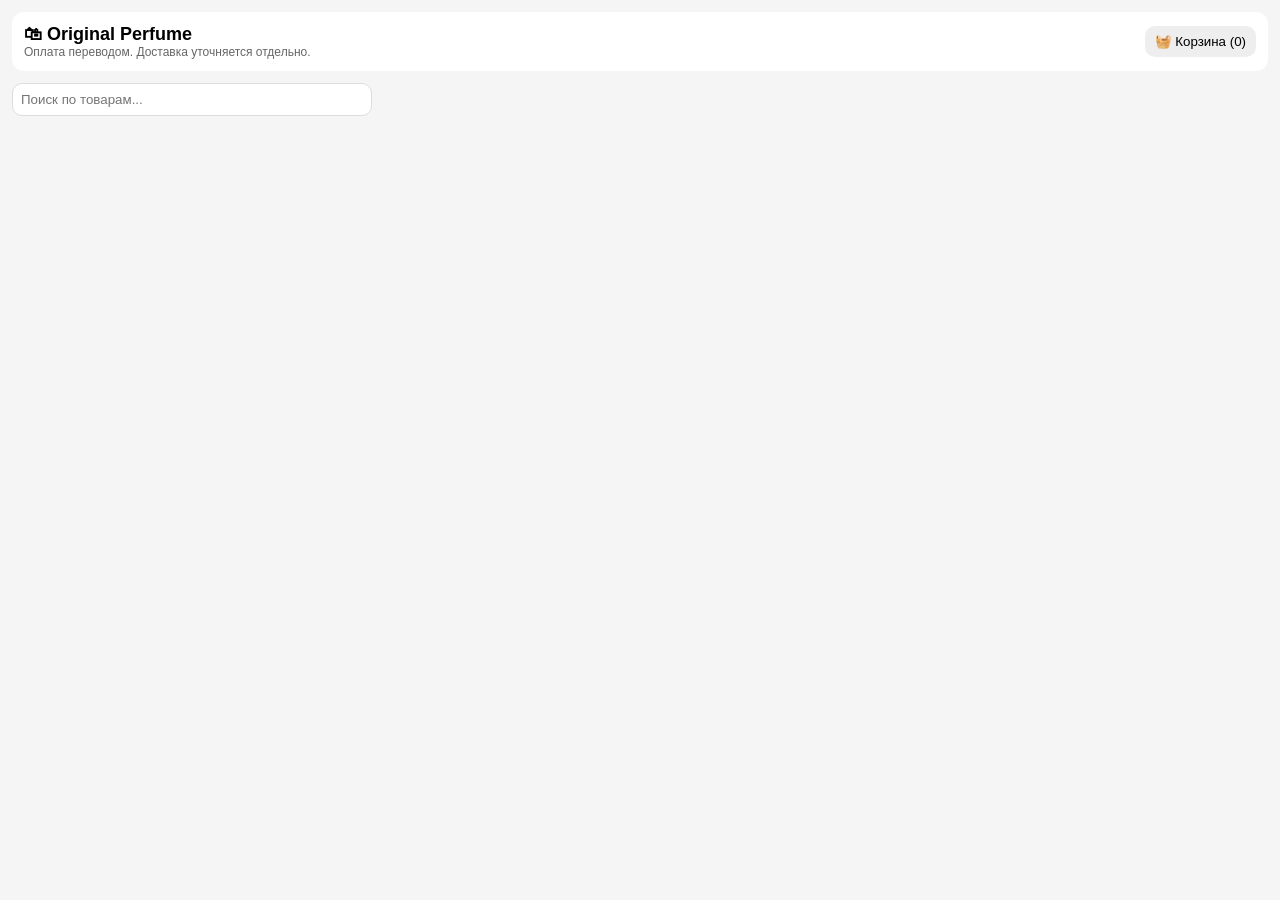
==== index1.html @ c34cb6a9 "Rename index.html to index1.html" ====
<!doctype html>
<html lang="ru">
<head>
  <meta charset="utf-8" />
  <meta name="viewport" content="width=device-width, initial-scale=1" />
  <title>Original Perfume</title>
  <script src="https://telegram.org/js/telegram-web-app.js"></script>
  <style>
    body { font-family: -apple-system, BlinkMacSystemFont, "Segoe UI", Roboto, sans-serif; margin: 12px; background: #f5f5f5; }
    .row { display:flex; gap:12px; flex-wrap:wrap; }
    .card { border:1px solid #ddd; border-radius:12px; padding:12px; width: 220px; background: white; }
    .title { font-weight:700; margin-bottom:6px; }
    .price { margin: 6px 0; color: #2e7d32; font-weight: 600; }
    button { padding:8px 10px; border-radius:10px; border:0; cursor:pointer; }
    .btn { background:#222; color:#fff; }
    .btn2 { background:#eee; }
    .btn:disabled { opacity: 0.6; cursor: not-allowed; }
    .top { display:flex; justify-content:space-between; align-items:center; gap:10px; margin-bottom: 12px; background: white; padding: 12px; border-radius: 12px; }
    input, textarea { padding:8px; border-radius:10px; border:1px solid #ddd; width: 100%; max-width: 360px; box-sizing: border-box; font-family: inherit; }
    .section { margin-top:16px; }
    .cart-item { display:flex; justify-content:space-between; gap:10px; padding:6px 0; border-bottom:1px solid #f0f0f0; }
    .muted { color:#666; font-size: 12px; }
    .error { color: #d32f2f; background: #ffebee; padding: 12px; border-radius: 8px; margin-top: 10px; display: none; }
    .success { color: #2e7d32; background: #e8f5e9; padding: 12px; border-radius: 8px; margin-top: 10px; display: none; }
  </style>
</head>
<body>
  <div class="top">
    <div>
      <div style="font-size:18px;font-weight:800;">🛍 Original Perfume</div>
      <div class="muted">Оплата переводом. Доставка уточняется отдельно.</div>
    </div>
    <button class="btn2" onclick="openCart()">🧺 Корзина (<span id="cartCount">0</span>)</button>
  </div>

  <input id="q" placeholder="Поиск по товарам..." oninput="render()" />

  <div class="section" id="catalog">
    <div class="row" id="list"></div>
  </div>

  <div class="section" id="cart" style="display:none;">
    <h3>Корзина</h3>
    <div id="cartItems"></div>
    <div style="margin-top:10px;font-weight:700;">Итого: <span id="total">0</span> ₽</div>

    <h3 style="margin-top:16px;">Оформление</h3>
    <div class="muted">Заполните данные — мы согласуем доставку после оплаты.</div>
    <div style="margin-top:10px; max-width: 600px;">
      <input id="name" placeholder="Имя" />
      <div style="height:8px;"></div>
      <input id="phone" placeholder="Телефон" />
      <div style="height:8px;"></div>
      <input id="address" placeholder="Адрес (город, улица, дом)" />
      <div style="height:8px;"></div>
      <textarea id="comment" placeholder="Комментарий к заказу (необязательно)"></textarea>
    </div>

    <div style="margin-top:12px; display:flex; gap:10px; flex-wrap:wrap;">
      <button class="btn2" onclick="closeCart()">← Назад к товарам</button>
    </div>

    <div id="error" class="error"></div>
    <div id="success" class="success"></div>
  </div>

<script>
  // ⚠️ ВАЖНО: замените на ваш IP/домен где запущен бот
  // Для теста на локалке используйте ngrok (см. ниже)
  const API_URL = "https://slick-points-drive.loca.lt";
  
  const tg = window.Telegram?.WebApp;
  
  if (!tg) {
    alert("Откройте в Telegram");
    throw new Error("Not in Telegram");
  }

  tg.ready();
  tg.expand();

  const products = [
    { sku: "p001", title: "Парфюм A", price_rub: 3500 },
    { sku: "p002", title: "Парфюм B", price_rub: 2900 },
    { sku: "p003", title: "Парфюм C", price_rub: 4100 },
  ];

  const cart = new Map();

  function add(sku) {
    cart.set(sku, (cart.get(sku) || 0) + 1);
    updateCartBadge();
    updateMainButton();
  }
  
  function dec(sku) {
    const q = cart.get(sku) || 0;
    if (q <= 1) cart.delete(sku);
    else cart.set(sku, q - 1);
    updateCartBadge();
    renderCart();
    updateMainButton();
  }
  
  function inc(sku) {
    cart.set(sku, (cart.get(sku) || 0) + 1);
    updateCartBadge();
    renderCart();
    updateMainButton();
  }

  function updateCartBadge() {
    let count = 0;
    cart.forEach(v => count += v);
    document.getElementById("cartCount").textContent = count;
  }

  function updateMainButton() {
    if (cart.size === 0 || document.getElementById("cart").style.display === "none") {
      tg.MainButton.hide();
      tg.MainButton.offClick(submitOrder);
    } else {
      tg.MainButton.setText("✅ Оформить заказ");
      tg.MainButton.show();
      tg.MainButton.onClick(submitOrder);
    }
  }

  function render() {
    const q = document.getElementById("q").value.toLowerCase().trim();
    const list = document.getElementById("list");
    list.innerHTML = "";
    products
      .filter(p => !q || p.title.toLowerCase().includes(q))
      .forEach(p => {
        const el = document.createElement("div");
        el.className = "card";
        el.innerHTML = `
          <div class="title">${p.title}</div>
          <div class="price">${p.price_rub} ₽</div>
          <button class="btn" onclick="add('${p.sku}')">В корзину</button>
          <div class="muted" style="margin-top:8px;">SKU: ${p.sku}</div>
        `;
        list.appendChild(el);
      });
  }

  function openCart() {
    document.getElementById("cart").style.display = "";
    document.getElementById("catalog").style.display = "none";
    document.getElementById("q").style.display = "none";
    document.getElementById("error").style.display = "none";
    document.getElementById("success").style.display = "none";
    renderCart();
    updateMainButton();
  }
  
  function closeCart() {
    document.getElementById("cart").style.display = "none";
    document.getElementById("catalog").style.display = "";
    document.getElementById("q").style.display = "";
    tg.MainButton.hide();
  }

  function renderCart() {
    const box = document.getElementById("cartItems");
    box.innerHTML = "";
    let total = 0;

    cart.forEach((qty, sku) => {
      const p = products.find(x => x.sku === sku);
      if (!p) return;
      const line = p.price_rub * qty;
      total += line;

      const row = document.createElement("div");
      row.className = "cart-item";
      row.innerHTML = `
        <div>
          <div><b>${p.title}</b></div>
          <div class="muted">${p.price_rub} ₽ × ${qty} = ${line} ₽</div>
        </div>
        <div style="display:flex; gap:6px; align-items:center;">
          <button class="btn2" onclick="dec('${sku}')">−</button>
          <button class="btn2" onclick="inc('${sku}')">+</button>
        </div>
      `;
      box.appendChild(row);
    });

    document.getElementById("total").textContent = total;
  }

  async function submitOrder() {
    const name = document.getElementById("name").value.trim();
    const phone = document.getElementById("phone").value.trim();
    const address = document.getElementById("address").value.trim();
    const comment = document.getElementById("comment").value.trim();

    if (!name || !phone || !address) {
      tg.showAlert("Заполните имя, телефон и адрес");
      return;
    }

    const items = [];
    cart.forEach((qty, sku) => {
      const p = products.find(x => x.sku === sku);
      if (p) items.push({ sku: p.sku, title: p.title, qty, price_rub: p.price_rub });
    });

    const order = {
      name, phone, address, comment, items,
      _userId: tg.initDataUnsafe?.user?.id || 0,
      _username: tg.initDataUnsafe?.user?.username || "",
      _initData: tg.initData
    };

    tg.MainButton.setText("Отправляем...");
    tg.MainButton.disable();
    document.getElementById("error").style.display = "none";
    document.getElementById("success").style.display = "none";

    try {
      // Пробуем сначала sendData (быстрый способ)
      tg.sendData(JSON.stringify(order));
      
      // Ждём 1 секунду и проверяем, закрылся ли мини-апп
      await new Promise(r => setTimeout(r, 1000));
      
      // Если не закрылся — используем POST
      throw new Error("sendData failed, trying POST");
      
    } catch (e) {
      // Запасной вариант: POST-запрос
      try {
        const response = await fetch(API_URL, {
          method: 'POST',
          headers: { 'Content-Type': 'application/json' },
          body: JSON.stringify(order)
        });
        
        if (!response.ok) throw new Error("HTTP " + response.status);
        
        const result = await response.json();
        if (!result.ok) throw new Error(result.error);
        
        document.getElementById("success").textContent = "✅ Заказ отправлен! Проверьте чат с ботом.";
        document.getElementById("success").style.display = "block";
        tg.MainButton.setText("Отправлено!");
        
        // Закрываем через 2 секунды
        setTimeout(() => tg.close(), 2000);
        
      } catch (postError) {
        console.error("POST error:", postError);
        document.getElementById("error").textContent = "❌ Не удалось отправить. Напишите боту @OriginalPerfumeBot напрямую.";
        document.getElementById("error").style.display = "block";
        tg.MainButton.enable();
        tg.MainButton.setText("✅ Оформить заказ");
      }
    }
  }

  render();
  updateCartBadge();
</script>
</body>
</html>
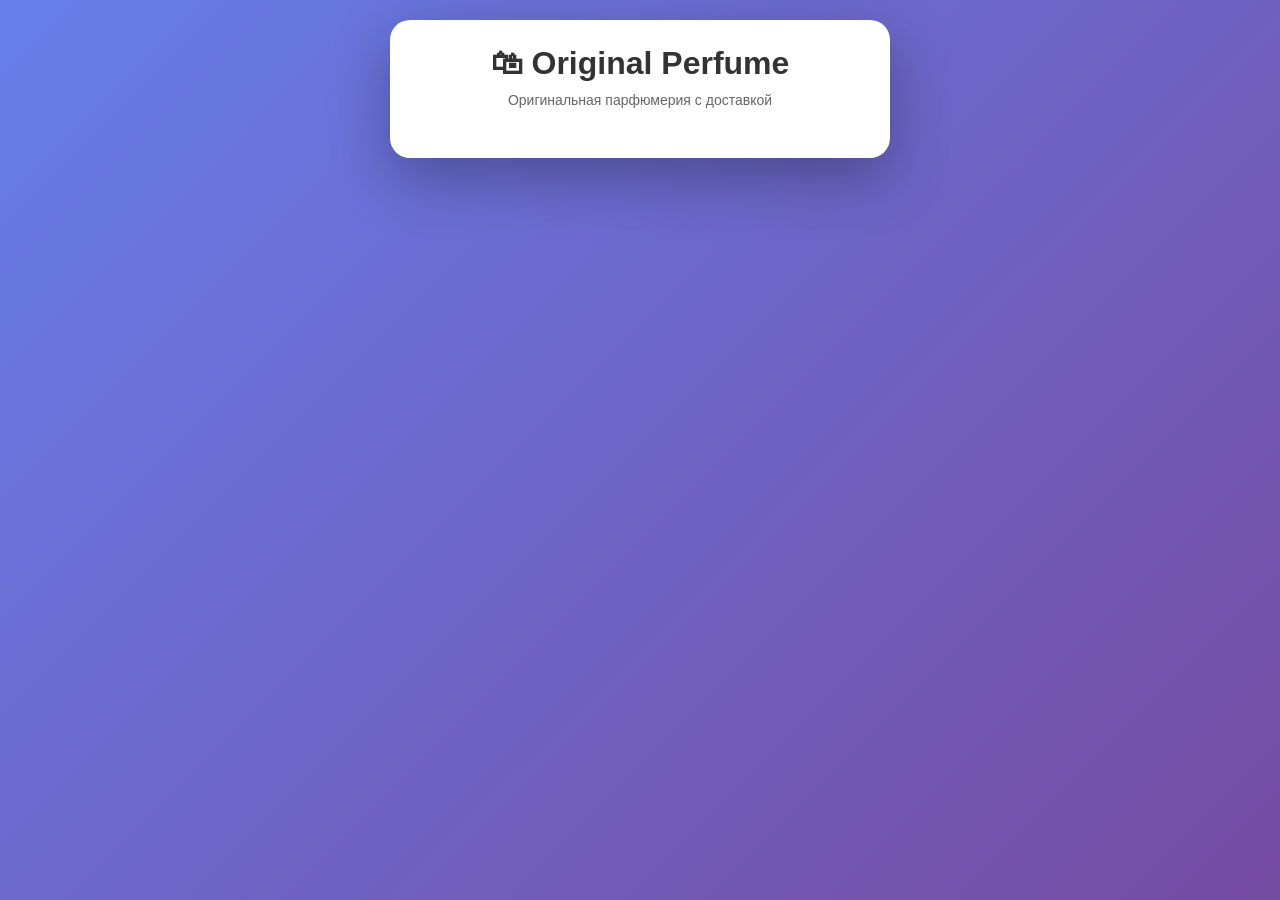
==== commit 53ea0b72: "Rename index.html to index1.html" ====
--- a/index1.html
+++ b/index1.html
@@ -1,268 +1,173 @@
-<!doctype html>
+<!DOCTYPE html>
 <html lang="ru">
 <head>
-  <meta charset="utf-8" />
-  <meta name="viewport" content="width=device-width, initial-scale=1" />
-  <title>Original Perfume</title>
-  <script src="https://telegram.org/js/telegram-web-app.js"></script>
-  <style>
-    body { font-family: -apple-system, BlinkMacSystemFont, "Segoe UI", Roboto, sans-serif; margin: 12px; background: #f5f5f5; }
-    .row { display:flex; gap:12px; flex-wrap:wrap; }
-    .card { border:1px solid #ddd; border-radius:12px; padding:12px; width: 220px; background: white; }
-    .title { font-weight:700; margin-bottom:6px; }
-    .price { margin: 6px 0; color: #2e7d32; font-weight: 600; }
-    button { padding:8px 10px; border-radius:10px; border:0; cursor:pointer; }
-    .btn { background:#222; color:#fff; }
-    .btn2 { background:#eee; }
-    .btn:disabled { opacity: 0.6; cursor: not-allowed; }
-    .top { display:flex; justify-content:space-between; align-items:center; gap:10px; margin-bottom: 12px; background: white; padding: 12px; border-radius: 12px; }
-    input, textarea { padding:8px; border-radius:10px; border:1px solid #ddd; width: 100%; max-width: 360px; box-sizing: border-box; font-family: inherit; }
-    .section { margin-top:16px; }
-    .cart-item { display:flex; justify-content:space-between; gap:10px; padding:6px 0; border-bottom:1px solid #f0f0f0; }
-    .muted { color:#666; font-size: 12px; }
-    .error { color: #d32f2f; background: #ffebee; padding: 12px; border-radius: 8px; margin-top: 10px; display: none; }
-    .success { color: #2e7d32; background: #e8f5e9; padding: 12px; border-radius: 8px; margin-top: 10px; display: none; }
-  </style>
+    <meta charset="UTF-8">
+    <meta name="viewport" content="width=device-width, initial-scale=1.0">
+    <title>Original Perfume</title>
+    <script src="https://telegram.org/js/telegram-web-app.js"></script>
+    <style>
+        *{box-sizing:border-box;margin:0;padding:0}
+        body{
+            font-family:-apple-system,BlinkMacSystemFont,'Segoe UI',Roboto,sans-serif;
+            background:linear-gradient(135deg,#667eea 0%,#764ba2 100%);
+            min-height:100vh;padding:20px
+        }
+        .container{
+            max-width:500px;margin:0 auto;background:#fff;
+            border-radius:20px;padding:25px;box-shadow:0 20px 60px rgba(0,0,0,.3)
+        }
+        h1{text-align:center;color:#333;margin-bottom:10px}
+        .subtitle{text-align:center;color:#666;margin-bottom:25px;font-size:14px}
+        .product{
+            display:flex;justify-content:space-between;align-items:center;
+            padding:15px;margin:10px 0;background:#f8f9fa;border-radius:12px
+        }
+        .product-info h3{color:#333;font-size:16px}
+        .product-info p{color:#667eea;font-weight:bold;font-size:18px;margin-top:5px}
+        .btn-add{
+            width:40px;height:40px;border-radius:50%;border:none;
+            background:#667eea;color:#fff;font-size:20px;cursor:pointer
+        }
+        .btn-add.active{background:#28a745}
+        .cart{
+            margin-top:25px;padding:20px;background:#f8f9fa;
+            border-radius:15px;display:none
+        }
+        .cart h2{color:#333;margin-bottom:15px;font-size:20px}
+        .cart-item{display:flex;justify-content:space-between;padding:10px 0;border-bottom:1px solid #dee2e6}
+        .total{text-align:right;font-size:24px;font-weight:bold;color:#667eea;margin:20px 0}
+        .form{display:none;margin-top:20px}
+        input,textarea{width:100%;padding:15px;margin:10px 0;border:2px solid #e9ecef;border-radius:12px;font-size:16px}
+        input:focus,textarea:focus{outline:none;border-color:#667eea}
+        .btn-submit{
+            width:100%;padding:18px;background:linear-gradient(135deg,#667eea 0%,#764ba2 100%);
+            color:#fff;border:none;border-radius:12px;font-size:18px;font-weight:bold;cursor:pointer
+        }
+        .btn-submit:disabled{opacity:.6;cursor:not-allowed}
+        .loading,.success{display:none;text-align:center;padding:20px}
+        .spinner{width:50px;height:50px;border:5px solid #f3f3f3;border-top:5px solid #667eea;border-radius:50%;animation:spin 1s linear infinite;margin:0 auto 20px}
+        @keyframes spin{0%{transform:rotate(0deg)}100%{transform:rotate(360deg)}}
+    </style>
 </head>
 <body>
-  <div class="top">
-    <div>
-      <div style="font-size:18px;font-weight:800;">🛍 Original Perfume</div>
-      <div class="muted">Оплата переводом. Доставка уточняется отдельно.</div>
-    </div>
-    <button class="btn2" onclick="openCart()">🧺 Корзина (<span id="cartCount">0</span>)</button>
-  </div>
+    <div class="container">
+        <div id="shop">
+            <h1>🛍 Original Perfume</h1>
+            <p class="subtitle">Оригинальная парфюмерия с доставкой</p>
+            <div id="products"></div>
+            <div class="cart" id="cart">
+                <h2>🧺 Ваша корзина</h2>
+                <div id="cart-items"></div>
+                <div class="total">Итого: <span id="total">0</span> ₽</div>
+                <button class="btn-submit" onclick="showForm()">Оформить заказ</button>
+            </div>
+        </div>
 
-  <input id="q" placeholder="Поиск по товарам..." oninput="render()" />
+        <div class="form" id="form">
+            <h2>📋 Оформление</h2>
+            <input type="text" id="name" placeholder="Ваше имя" required>
+            <input type="tel" id="phone" placeholder="Телефон" required>
+            <input type="text" id="address" placeholder="Адрес доставки" required>
+            <textarea id="comment" placeholder="Комментарий (необязательно)" rows="3"></textarea>
+            <button class="btn-submit" id="submitBtn" onclick="submitOrder()">Подтвердить заказ</button>
+        </div>
 
-  <div class="section" id="catalog">
-    <div class="row" id="list"></div>
-  </div>
+        <div class="loading" id="loading">
+            <div class="spinner"></div>
+            <p>Отправляем заказ...</p>
+        </div>
 
-  <div class="section" id="cart" style="display:none;">
-    <h3>Корзина</h3>
-    <div id="cartItems"></div>
-    <div style="margin-top:10px;font-weight:700;">Итого: <span id="total">0</span> ₽</div>
-
-    <h3 style="margin-top:16px;">Оформление</h3>
-    <div class="muted">Заполните данные — мы согласуем доставку после оплаты.</div>
-    <div style="margin-top:10px; max-width: 600px;">
-      <input id="name" placeholder="Имя" />
-      <div style="height:8px;"></div>
-      <input id="phone" placeholder="Телефон" />
-      <div style="height:8px;"></div>
-      <input id="address" placeholder="Адрес (город, улица, дом)" />
-      <div style="height:8px;"></div>
-      <textarea id="comment" placeholder="Комментарий к заказу (необязательно)"></textarea>
+        <div class="success" id="success">
+            <div class="success-icon">✅</div>
+            <h2>Заказ принят!</h2>
+            <p>Номер заказа: <b id="order-id"></b></p>
+            <p style="margin-top:15px;color:#666">Мы свяжемся с вами для подтверждения</p>
+        </div>
     </div>
 
-    <div style="margin-top:12px; display:flex; gap:10px; flex-wrap:wrap;">
-      <button class="btn2" onclick="closeCart()">← Назад к товарам</button>
-    </div>
+    <script>
+        // ⚠️ ЗАМЕНИТЕ НА СВОЙ URL из Apps Script (без пробелов!)
+        const API_URL = 'https://script.google.com/macros/s/AKfycbznwEQk930Y6N37did0gEjKu2QJmPsPBu-_p1uWALSa2lihR2KBcmgKRKRHVRj4ASIhrg/exec';
 
-    <div id="error" class="error"></div>
-    <div id="success" class="success"></div>
-  </div>
+        const tg = window.Telegram.WebApp;
+        tg.ready();
+        tg.expand();
 
-<script>
-  // ⚠️ ВАЖНО: замените на ваш IP/домен где запущен бот
-  // Для теста на локалке используйте ngrok (см. ниже)
-  const API_URL = "https://slick-points-drive.loca.lt";
-  
-  const tg = window.Telegram?.WebApp;
-  
-  if (!tg) {
-    alert("Откройте в Telegram");
-    throw new Error("Not in Telegram");
-  }
+        const products = [
+            {sku: 'p001', title: 'Chanel No. 5 (50ml)', price: 8500},
+            {sku: 'p002', title: 'Dior Sauvage (100ml)', price: 7200},
+            {sku: 'p003', title: 'Tom Ford Black Orchid', price: 12000},
+            {sku: 'p004', title: 'YSL Libre (50ml)', price: 6800}
+        ];
+        const cart = {};
 
-  tg.ready();
-  tg.expand();
+        function renderProducts() {
+            document.getElementById('products').innerHTML = products.map(p => `
+                <div class="product">
+                    <div class="product-info"><h3>${p.title}</h3><p>${p.price.toLocaleString()} ₽</p></div>
+                    <button class="btn-add ${cart[p.sku] ? 'active' : ''}" onclick="addToCart('${p.sku}')">${cart[p.sku] || '+'}</button>
+                </div>`).join('');
+        }
+        function addToCart(sku) {
+            cart[sku] = (cart[sku] || 0) + 1;
+            renderProducts();
+            updateCart();
+            tg.HapticFeedback.impactOccurred('light');
+        }
+        function updateCart() {
+            const items = Object.entries(cart).map(([sku, qty]) => ({...products.find(p => p.sku === sku), qty}));
+            if (!items.length) { document.getElementById('cart').style.display = 'none'; return; }
+            document.getElementById('cart').style.display = 'block';
+            document.getElementById('cart-items').innerHTML = items.map(i => `
+                <div class="cart-item"><span>${i.title}</span><b>${i.qty} × ${i.price.toLocaleString()} ₽</b></div>`).join('');
+            const total = items.reduce((s, i) => s + i.price * i.qty, 0);
+            document.getElementById('total').textContent = total.toLocaleString();
+            tg.MainButton.setText(`Оформить на ${total.toLocaleString()} ₽`);
+            tg.MainButton.show();
+            tg.MainButton.onClick(showForm);
+        }
+        function showForm() {
+            document.getElementById('shop').style.display = 'none';
+            document.getElementById('form').style.display = 'block';
+            tg.MainButton.hide();
+        }
+        async function submitOrder() {
+            const name = document.getElementById('name').value.trim();
+            const phone = document.getElementById('phone').value.trim();
+            const address = document.getElementById('address').value.trim();
+            const comment = document.getElementById('comment').value.trim();
+            if (!name || !phone || !address) { tg.showAlert('Заполните все обязательные поля'); return; }
 
-  const products = [
-    { sku: "p001", title: "Парфюм A", price_rub: 3500 },
-    { sku: "p002", title: "Парфюм B", price_rub: 2900 },
-    { sku: "p003", title: "Парфюм C", price_rub: 4100 },
-  ];
+            const items = Object.entries(cart).map(([sku, qty]) => ({sku, title: products.find(p => p.sku === sku).title, qty, price_rub: products.find(p => p.sku === sku).price}));
+            const total = items.reduce((s, i) => s + i.price_rub * i.qty, 0);
+            const order = {name, phone, address, comment, items, total, userId: tg.initDataUnsafe?.user?.id, username: tg.initDataUnsafe?.user?.username};
 
-  const cart = new Map();
+            document.getElementById('form').style.display = 'none';
+            document.getElementById('loading').style.display = 'block';
+            document.getElementById('submitBtn').disabled = true;
 
-  function add(sku) {
-    cart.set(sku, (cart.get(sku) || 0) + 1);
-    updateCartBadge();
-    updateMainButton();
-  }
-  
-  function dec(sku) {
-    const q = cart.get(sku) || 0;
-    if (q <= 1) cart.delete(sku);
-    else cart.set(sku, q - 1);
-    updateCartBadge();
-    renderCart();
-    updateMainButton();
-  }
-  
-  function inc(sku) {
-    cart.set(sku, (cart.get(sku) || 0) + 1);
-    updateCartBadge();
-    renderCart();
-    updateMainButton();
-  }
-
-  function updateCartBadge() {
-    let count = 0;
-    cart.forEach(v => count += v);
-    document.getElementById("cartCount").textContent = count;
-  }
-
-  function updateMainButton() {
-    if (cart.size === 0 || document.getElementById("cart").style.display === "none") {
-      tg.MainButton.hide();
-      tg.MainButton.offClick(submitOrder);
-    } else {
-      tg.MainButton.setText("✅ Оформить заказ");
-      tg.MainButton.show();
-      tg.MainButton.onClick(submitOrder);
-    }
-  }
-
-  function render() {
-    const q = document.getElementById("q").value.toLowerCase().trim();
-    const list = document.getElementById("list");
-    list.innerHTML = "";
-    products
-      .filter(p => !q || p.title.toLowerCase().includes(q))
-      .forEach(p => {
-        const el = document.createElement("div");
-        el.className = "card";
-        el.innerHTML = `
-          <div class="title">${p.title}</div>
-          <div class="price">${p.price_rub} ₽</div>
-          <button class="btn" onclick="add('${p.sku}')">В корзину</button>
-          <div class="muted" style="margin-top:8px;">SKU: ${p.sku}</div>
-        `;
-        list.appendChild(el);
-      });
-  }
-
-  function openCart() {
-    document.getElementById("cart").style.display = "";
-    document.getElementById("catalog").style.display = "none";
-    document.getElementById("q").style.display = "none";
-    document.getElementById("error").style.display = "none";
-    document.getElementById("success").style.display = "none";
-    renderCart();
-    updateMainButton();
-  }
-  
-  function closeCart() {
-    document.getElementById("cart").style.display = "none";
-    document.getElementById("catalog").style.display = "";
-    document.getElementById("q").style.display = "";
-    tg.MainButton.hide();
-  }
-
-  function renderCart() {
-    const box = document.getElementById("cartItems");
-    box.innerHTML = "";
-    let total = 0;
-
-    cart.forEach((qty, sku) => {
-      const p = products.find(x => x.sku === sku);
-      if (!p) return;
-      const line = p.price_rub * qty;
-      total += line;
-
-      const row = document.createElement("div");
-      row.className = "cart-item";
-      row.innerHTML = `
-        <div>
-          <div><b>${p.title}</b></div>
-          <div class="muted">${p.price_rub} ₽ × ${qty} = ${line} ₽</div>
-        </div>
-        <div style="display:flex; gap:6px; align-items:center;">
-          <button class="btn2" onclick="dec('${sku}')">−</button>
-          <button class="btn2" onclick="inc('${sku}')">+</button>
-        </div>
-      `;
-      box.appendChild(row);
-    });
-
-    document.getElementById("total").textContent = total;
-  }
-
-  async function submitOrder() {
-    const name = document.getElementById("name").value.trim();
-    const phone = document.getElementById("phone").value.trim();
-    const address = document.getElementById("address").value.trim();
-    const comment = document.getElementById("comment").value.trim();
-
-    if (!name || !phone || !address) {
-      tg.showAlert("Заполните имя, телефон и адрес");
-      return;
-    }
-
-    const items = [];
-    cart.forEach((qty, sku) => {
-      const p = products.find(x => x.sku === sku);
-      if (p) items.push({ sku: p.sku, title: p.title, qty, price_rub: p.price_rub });
-    });
-
-    const order = {
-      name, phone, address, comment, items,
-      _userId: tg.initDataUnsafe?.user?.id || 0,
-      _username: tg.initDataUnsafe?.user?.username || "",
-      _initData: tg.initData
-    };
-
-    tg.MainButton.setText("Отправляем...");
-    tg.MainButton.disable();
-    document.getElementById("error").style.display = "none";
-    document.getElementById("success").style.display = "none";
-
-    try {
-      // Пробуем сначала sendData (быстрый способ)
-      tg.sendData(JSON.stringify(order));
-      
-      // Ждём 1 секунду и проверяем, закрылся ли мини-апп
-      await new Promise(r => setTimeout(r, 1000));
-      
-      // Если не закрылся — используем POST
-      throw new Error("sendData failed, trying POST");
-      
-    } catch (e) {
-      // Запасной вариант: POST-запрос
-      try {
-        const response = await fetch(API_URL, {
-          method: 'POST',
-          headers: { 'Content-Type': 'application/json' },
-          body: JSON.stringify(order)
-        });
-        
-        if (!response.ok) throw new Error("HTTP " + response.status);
-        
-        const result = await response.json();
-        if (!result.ok) throw new Error(result.error);
-        
-        document.getElementById("success").textContent = "✅ Заказ отправлен! Проверьте чат с ботом.";
-        document.getElementById("success").style.display = "block";
-        tg.MainButton.setText("Отправлено!");
-        
-        // Закрываем через 2 секунды
-        setTimeout(() => tg.close(), 2000);
-        
-      } catch (postError) {
-        console.error("POST error:", postError);
-        document.getElementById("error").textContent = "❌ Не удалось отправить. Напишите боту @OriginalPerfumeBot напрямую.";
-        document.getElementById("error").style.display = "block";
-        tg.MainButton.enable();
-        tg.MainButton.setText("✅ Оформить заказ");
-      }
-    }
-  }
-
-  render();
-  updateCartBadge();
-</script>
+            try {
+                const res = await fetch(API_URL, {
+                    method: 'POST',
+                    body: JSON.stringify(order)
+                });
+                const data = await res.json();
+                if (data.success) {
+                    document.getElementById('loading').style.display = 'none';
+                    document.getElementById('success').style.display = 'block';
+                    document.getElementById('order-id').textContent = data.orderId;
+                    tg.HapticFeedback.notificationOccurred('success');
+                    setTimeout(() => tg.close(), 3000);
+                } else { throw new Error(data.error); }
+            } catch (e) {
+                console.error(e);
+                document.getElementById('loading').style.display = 'none';
+                document.getElementById('form').style.display = 'block';
+                document.getElementById('submitBtn').disabled = false;
+                tg.showAlert('Ошибка отправки. Попробуйте ещё раз.');
+            }
+        }
+        renderProducts();
+    </script>
 </body>
 </html>
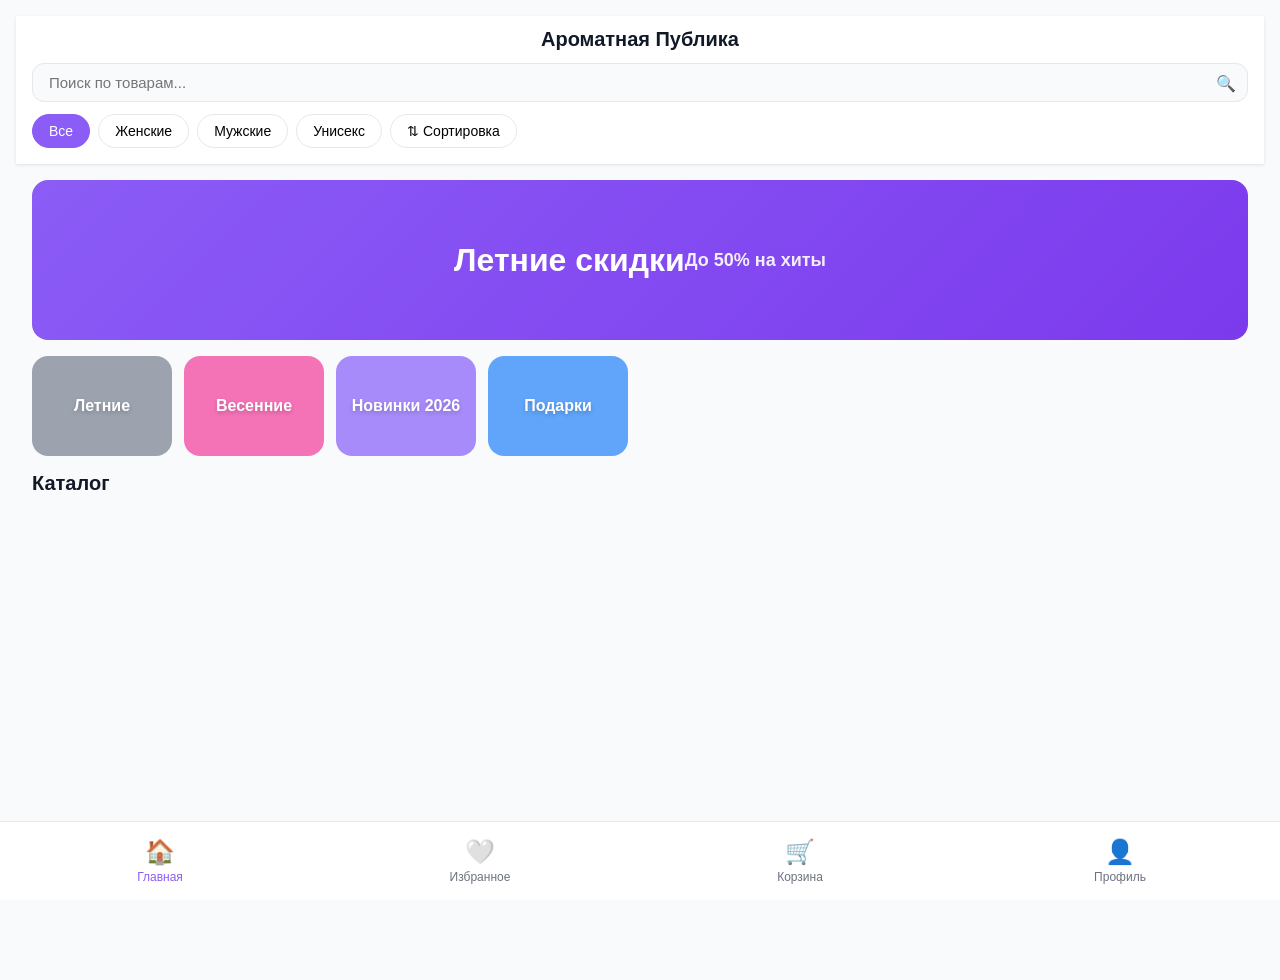
==== commit 5539aa2a: "Rename index.html to index1.html" ====
--- a/index1.html
+++ b/index1.html
@@ -2,172 +2,1663 @@
 <html lang="ru">
 <head>
     <meta charset="UTF-8">
-    <meta name="viewport" content="width=device-width, initial-scale=1.0">
-    <title>Original Perfume</title>
+    <meta name="viewport" content="width=device-width, initial-scale=1.0, maximum-scale=1.0, user-scalable=no">
+    <title>Ароматная Публика</title>
     <script src="https://telegram.org/js/telegram-web-app.js"></script>
     <style>
-        *{box-sizing:border-box;margin:0;padding:0}
-        body{
-            font-family:-apple-system,BlinkMacSystemFont,'Segoe UI',Roboto,sans-serif;
-            background:linear-gradient(135deg,#667eea 0%,#764ba2 100%);
-            min-height:100vh;padding:20px
-        }
-        .container{
-            max-width:500px;margin:0 auto;background:#fff;
-            border-radius:20px;padding:25px;box-shadow:0 20px 60px rgba(0,0,0,.3)
-        }
-        h1{text-align:center;color:#333;margin-bottom:10px}
-        .subtitle{text-align:center;color:#666;margin-bottom:25px;font-size:14px}
-        .product{
-            display:flex;justify-content:space-between;align-items:center;
-            padding:15px;margin:10px 0;background:#f8f9fa;border-radius:12px
-        }
-        .product-info h3{color:#333;font-size:16px}
-        .product-info p{color:#667eea;font-weight:bold;font-size:18px;margin-top:5px}
-        .btn-add{
-            width:40px;height:40px;border-radius:50%;border:none;
-            background:#667eea;color:#fff;font-size:20px;cursor:pointer
-        }
-        .btn-add.active{background:#28a745}
-        .cart{
-            margin-top:25px;padding:20px;background:#f8f9fa;
-            border-radius:15px;display:none
-        }
-        .cart h2{color:#333;margin-bottom:15px;font-size:20px}
-        .cart-item{display:flex;justify-content:space-between;padding:10px 0;border-bottom:1px solid #dee2e6}
-        .total{text-align:right;font-size:24px;font-weight:bold;color:#667eea;margin:20px 0}
-        .form{display:none;margin-top:20px}
-        input,textarea{width:100%;padding:15px;margin:10px 0;border:2px solid #e9ecef;border-radius:12px;font-size:16px}
-        input:focus,textarea:focus{outline:none;border-color:#667eea}
-        .btn-submit{
-            width:100%;padding:18px;background:linear-gradient(135deg,#667eea 0%,#764ba2 100%);
-            color:#fff;border:none;border-radius:12px;font-size:18px;font-weight:bold;cursor:pointer
-        }
-        .btn-submit:disabled{opacity:.6;cursor:not-allowed}
-        .loading,.success{display:none;text-align:center;padding:20px}
-        .spinner{width:50px;height:50px;border:5px solid #f3f3f3;border-top:5px solid #667eea;border-radius:50%;animation:spin 1s linear infinite;margin:0 auto 20px}
-        @keyframes spin{0%{transform:rotate(0deg)}100%{transform:rotate(360deg)}}
+        * { box-sizing: border-box; margin: 0; padding: 0; -webkit-tap-highlight-color: transparent; }
+        
+        :root {
+            --primary: #8B5CF6;
+            --primary-light: #A78BFA;
+            --secondary: #EC4899;
+            --bg: #F9FAFB;
+            --surface: #FFFFFF;
+            --text: #111827;
+            --text-secondary: #6B7280;
+            --border: #E5E7EB;
+            --success: #10B981;
+            --men: #3B82F6;
+            --women: #EC4899;
+            --unisex: #8B5CF6;
+        }
+        
+        body {
+            font-family: -apple-system, BlinkMacSystemFont, 'Segoe UI', Roboto, sans-serif;
+            background: var(--bg);
+            color: var(--text);
+            min-height: 100vh;
+            padding-bottom: 80px;
+            overflow-x: hidden;
+        }
+        
+        /* Header & Search */
+        .header {
+            background: var(--surface);
+            padding: 12px 16px;
+            position: sticky;
+            top: 0;
+            z-index: 100;
+            box-shadow: 0 1px 3px rgba(0,0,0,0.1);
+        }
+        
+        .app-title {
+            font-size: 20px;
+            font-weight: 700;
+            text-align: center;
+            margin-bottom: 12px;
+            color: var(--text);
+        }
+        
+        .search-container {
+            position: relative;
+            margin-bottom: 12px;
+        }
+        
+        .search-input {
+            width: 100%;
+            padding: 10px 40px 10px 16px;
+            border: 1px solid var(--border);
+            border-radius: 12px;
+            font-size: 15px;
+            background: var(--bg);
+            outline: none;
+            transition: all 0.2s;
+        }
+        
+        .search-input:focus {
+            border-color: var(--primary);
+            background: var(--surface);
+        }
+        
+        .search-icon {
+            position: absolute;
+            right: 12px;
+            top: 50%;
+            transform: translateY(-50%);
+            color: var(--text-secondary);
+        }
+        
+        /* Filters */
+        .filters {
+            display: flex;
+            gap: 8px;
+            overflow-x: auto;
+            scrollbar-width: none;
+            padding-bottom: 4px;
+        }
+        
+        .filters::-webkit-scrollbar { display: none; }
+        
+        .filter-btn {
+            padding: 8px 16px;
+            border: 1px solid var(--border);
+            background: var(--surface);
+            border-radius: 20px;
+            font-size: 14px;
+            font-weight: 500;
+            cursor: pointer;
+            white-space: nowrap;
+            transition: all 0.2s;
+            display: flex;
+            align-items: center;
+            gap: 4px;
+        }
+        
+        .filter-btn.active {
+            background: var(--primary);
+            color: white;
+            border-color: var(--primary);
+        }
+        
+        .sort-dropdown {
+            position: relative;
+        }
+        
+        .sort-menu {
+            display: none;
+            position: absolute;
+            top: 100%;
+            left: 0;
+            margin-top: 8px;
+            background: var(--surface);
+            border-radius: 12px;
+            box-shadow: 0 10px 40px rgba(0,0,0,0.2);
+            min-width: 200px;
+            z-index: 200;
+            overflow: hidden;
+        }
+        
+        .sort-menu.show { display: block; }
+        
+        .sort-option {
+            padding: 12px 16px;
+            cursor: pointer;
+            font-size: 14px;
+            transition: background 0.2s;
+        }
+        
+        .sort-option:hover { background: var(--bg); }
+        .sort-option.active { color: var(--primary); font-weight: 600; }
+        
+        /* Banner Carousel */
+        .banner-section {
+            padding: 16px;
+        }
+        
+        .banner-carousel {
+            position: relative;
+            height: 160px;
+            border-radius: 16px;
+            overflow: hidden;
+            background: var(--primary);
+        }
+        
+        .banner-slides {
+            display: flex;
+            transition: transform 0.5s ease;
+            height: 100%;
+        }
+        
+        .banner-slide {
+            min-width: 100%;
+            height: 100%;
+            display: flex;
+            align-items: center;
+            justify-content: center;
+            color: white;
+            font-size: 32px;
+            font-weight: bold;
+            background: linear-gradient(135deg, #8B5CF6 0%, #7C3AED 100%);
+        }
+        
+        .banner-slide:nth-child(2) { background: linear-gradient(135deg, #EC4899 0%, #DB2777 100%); }
+        .banner-slide:nth-child(3) { background: linear-gradient(135deg, #3B82F6 0%, #2563EB 100%); }
+        
+        .banner-dots {
+            position: absolute;
+            bottom: 12px;
+            left: 50%;
+            transform: translateX(-50%);
+            display: flex;
+            gap: 6px;
+        }
+        
+        .dot {
+            width: 6px;
+            height: 6px;
+            border-radius: 50%;
+            background: rgba(255,255,255,0.5);
+            cursor: pointer;
+            transition: all 0.3s;
+        }
+        
+        .dot.active {
+            width: 20px;
+            border-radius: 3px;
+            background: white;
+        }
+        
+        /* Collections */
+        .collections {
+            padding: 0 16px 16px;
+            display: flex;
+            gap: 12px;
+            overflow-x: auto;
+            scrollbar-width: none;
+        }
+        
+        .collections::-webkit-scrollbar { display: none; }
+        
+        .collection-item {
+            min-width: 140px;
+            height: 100px;
+            border-radius: 16px;
+            display: flex;
+            align-items: center;
+            justify-content: center;
+            color: white;
+            font-weight: 600;
+            font-size: 16px;
+            position: relative;
+            overflow: hidden;
+            cursor: pointer;
+        }
+        
+        .collection-item.gray { background: #9CA3AF; }
+        .collection-item.pink { background: #F472B6; }
+        .collection-item.blue { background: #60A5FA; }
+        .collection-item.purple { background: #A78BFA; }
+        
+        .collection-item span {
+            position: relative;
+            z-index: 2;
+            text-shadow: 0 2px 4px rgba(0,0,0,0.2);
+        }
+        
+        /* Products Grid */
+        .products-section {
+            padding: 0 16px;
+        }
+        
+        .section-title {
+            font-size: 20px;
+            font-weight: 700;
+            margin-bottom: 16px;
+            display: flex;
+            justify-content: space-between;
+            align-items: center;
+        }
+        
+        .products-grid {
+            display: grid;
+            grid-template-columns: 1fr 1fr;
+            gap: 12px;
+        }
+        
+        .product-card {
+            background: var(--surface);
+            border-radius: 16px;
+            overflow: hidden;
+            box-shadow: 0 2px 8px rgba(0,0,0,0.08);
+            cursor: pointer;
+            transition: transform 0.2s, box-shadow 0.2s;
+            position: relative;
+        }
+        
+        .product-card:active { transform: scale(0.98); }
+        
+        .product-image-container {
+            position: relative;
+            height: 160px;
+            background: var(--bg);
+            overflow: hidden;
+        }
+        
+        .product-images {
+            display: flex;
+            transition: transform 0.3s;
+            height: 100%;
+        }
+        
+        .product-image {
+            min-width: 100%;
+            height: 100%;
+            object-fit: cover;
+        }
+        
+        .image-dots {
+            position: absolute;
+            bottom: 8px;
+            left: 50%;
+            transform: translateX(-50%);
+            display: flex;
+            gap: 4px;
+        }
+        
+        .img-dot {
+            width: 4px;
+            height: 4px;
+            border-radius: 50%;
+            background: rgba(255,255,255,0.6);
+        }
+        
+        .img-dot.active { background: white; width: 12px; border-radius: 2px; }
+        
+        .favorite-btn {
+            position: absolute;
+            top: 8px;
+            right: 8px;
+            width: 32px;
+            height: 32px;
+            border-radius: 50%;
+            background: rgba(255,255,255,0.9);
+            border: none;
+            display: flex;
+            align-items: center;
+            justify-content: center;
+            cursor: pointer;
+            font-size: 18px;
+            color: var(--text-secondary);
+            transition: all 0.2s;
+            z-index: 10;
+        }
+        
+        .favorite-btn.active { color: #EF4444; }
+        .favorite-btn:active { transform: scale(0.9); }
+        
+        .product-info {
+            padding: 12px;
+        }
+        
+        .product-price {
+            display: flex;
+            align-items: center;
+            gap: 8px;
+            margin-bottom: 4px;
+        }
+        
+        .current-price {
+            font-size: 18px;
+            font-weight: 700;
+            color: var(--text);
+        }
+        
+        .old-price {
+            font-size: 14px;
+            color: var(--text-secondary);
+            text-decoration: line-through;
+        }
+        
+        .product-name {
+            font-size: 14px;
+            line-height: 1.4;
+            color: var(--text);
+            display: -webkit-box;
+            -webkit-line-clamp: 2;
+            -webkit-box-orient: vertical;
+            overflow: hidden;
+            height: 40px;
+        }
+        
+        .add-to-cart {
+            position: absolute;
+            bottom: 12px;
+            right: 12px;
+            width: 36px;
+            height: 36px;
+            border-radius: 50%;
+            background: var(--primary);
+            color: white;
+            border: none;
+            font-size: 20px;
+            cursor: pointer;
+            display: flex;
+            align-items: center;
+            justify-content: center;
+            box-shadow: 0 4px 12px rgba(139, 92, 246, 0.4);
+            transition: transform 0.2s;
+        }
+        
+        .add-to-cart:active { transform: scale(0.9); }
+        
+        /* Product Detail Modal */
+        .modal {
+            display: none;
+            position: fixed;
+            top: 0;
+            left: 0;
+            right: 0;
+            bottom: 0;
+            background: var(--surface);
+            z-index: 1000;
+            overflow-y: auto;
+            animation: slideUp 0.3s;
+        }
+        
+        @keyframes slideUp {
+            from { transform: translateY(100%); }
+            to { transform: translateY(0); }
+        }
+        
+        .modal-header {
+            position: sticky;
+            top: 0;
+            background: var(--surface);
+            padding: 12px 16px;
+            display: flex;
+            align-items: center;
+            gap: 12px;
+            z-index: 10;
+            border-bottom: 1px solid var(--border);
+        }
+        
+        .back-btn {
+            width: 40px;
+            height: 40px;
+            border-radius: 50%;
+            border: none;
+            background: var(--bg);
+            display: flex;
+            align-items: center;
+            justify-content: center;
+            cursor: pointer;
+            font-size: 20px;
+        }
+        
+        .modal-content { padding-bottom: 100px; }
+        
+        .detail-gallery {
+            height: 350px;
+            background: var(--bg);
+            position: relative;
+            overflow: hidden;
+        }
+        
+        .detail-images {
+            display: flex;
+            height: 100%;
+            transition: transform 0.3s;
+        }
+        
+        .detail-image {
+            min-width: 100%;
+            height: 100%;
+            object-fit: cover;
+        }
+        
+        .gallery-nav {
+            position: absolute;
+            bottom: 20px;
+            left: 50%;
+            transform: translateX(-50%);
+            display: flex;
+            gap: 8px;
+        }
+        
+        .gallery-dot {
+            width: 8px;
+            height: 8px;
+            border-radius: 50%;
+            background: rgba(255,255,255,0.5);
+            cursor: pointer;
+        }
+        
+        .gallery-dot.active { background: white; width: 24px; border-radius: 4px; }
+        
+        .detail-info {
+            padding: 20px;
+        }
+        
+        .detail-header {
+            display: flex;
+            justify-content: space-between;
+            align-items: flex-start;
+            margin-bottom: 16px;
+        }
+        
+        .detail-title {
+            font-size: 24px;
+            font-weight: 700;
+            flex: 1;
+            margin-right: 12px;
+        }
+        
+        .detail-fav {
+            width: 44px;
+            height: 44px;
+            border-radius: 50%;
+            border: 2px solid var(--border);
+            background: white;
+            display: flex;
+            align-items: center;
+            justify-content: center;
+            font-size: 24px;
+            cursor: pointer;
+            color: var(--text-secondary);
+        }
+        
+        .detail-fav.active { color: #EF4444; border-color: #EF4444; }
+        
+        .detail-price-block {
+            margin-bottom: 24px;
+        }
+        
+        .detail-price {
+            font-size: 32px;
+            font-weight: 700;
+            color: var(--primary);
+        }
+        
+        .detail-old-price {
+            font-size: 20px;
+            color: var(--text-secondary);
+            text-decoration: line-through;
+            margin-left: 12px;
+        }
+        
+        .detail-section {
+            margin-bottom: 24px;
+        }
+        
+        .detail-section h3 {
+            font-size: 18px;
+            margin-bottom: 12px;
+            color: var(--text);
+        }
+        
+        .detail-section p {
+            line-height: 1.6;
+            color: var(--text-secondary);
+        }
+        
+        .characteristics {
+            display: grid;
+            gap: 12px;
+        }
+        
+        .char-item {
+            display: flex;
+            justify-content: space-between;
+            padding: 12px;
+            background: var(--bg);
+            border-radius: 12px;
+        }
+        
+        .char-label { color: var(--text-secondary); }
+        .char-value { font-weight: 600; }
+        
+        .detail-actions {
+            position: fixed;
+            bottom: 0;
+            left: 0;
+            right: 0;
+            background: var(--surface);
+            padding: 16px;
+            border-top: 1px solid var(--border);
+            display: flex;
+            gap: 12px;
+            box-shadow: 0 -4px 20px rgba(0,0,0,0.1);
+        }
+        
+        .btn-primary {
+            flex: 1;
+            padding: 16px;
+            background: var(--primary);
+            color: white;
+            border: none;
+            border-radius: 12px;
+            font-size: 16px;
+            font-weight: 600;
+            cursor: pointer;
+            transition: all 0.2s;
+        }
+        
+        .btn-primary:active { transform: scale(0.98); opacity: 0.9; }
+        
+        /* Cart & Favorites Pages */
+        .page {
+            display: none;
+            min-height: 100vh;
+            padding: 16px;
+            padding-bottom: 100px;
+        }
+        
+        .page.active { display: block; }
+        
+        .cart-item {
+            display: flex;
+            gap: 12px;
+            padding: 16px;
+            background: var(--surface);
+            border-radius: 16px;
+            margin-bottom: 12px;
+            box-shadow: 0 2px 8px rgba(0,0,0,0.08);
+        }
+        
+        .cart-item-image {
+            width: 80px;
+            height: 80px;
+            border-radius: 12px;
+            object-fit: cover;
+            background: var(--bg);
+        }
+        
+        .cart-item-info {
+            flex: 1;
+        }
+        
+        .cart-item-title {
+            font-weight: 600;
+            margin-bottom: 4px;
+            font-size: 16px;
+        }
+        
+        .cart-item-price {
+            color: var(--primary);
+            font-weight: 700;
+            font-size: 18px;
+        }
+        
+        .cart-item-controls {
+            display: flex;
+            align-items: center;
+            gap: 12px;
+            margin-top: 8px;
+        }
+        
+        .qty-btn {
+            width: 32px;
+            height: 32px;
+            border-radius: 50%;
+            border: 1px solid var(--border);
+            background: white;
+            display: flex;
+            align-items: center;
+            justify-content: center;
+            cursor: pointer;
+            font-size: 18px;
+            font-weight: 600;
+        }
+        
+        .cart-total {
+            position: fixed;
+            bottom: 80px;
+            left: 16px;
+            right: 16px;
+            background: var(--surface);
+            padding: 20px;
+            border-radius: 16px;
+            box-shadow: 0 4px 20px rgba(0,0,0,0.15);
+            display: flex;
+            justify-content: space-between;
+            align-items: center;
+        }
+        
+        .total-label { font-size: 16px; color: var(--text-secondary); }
+        .total-price { font-size: 24px; font-weight: 700; color: var(--primary); }
+        
+        .empty-state {
+            text-align: center;
+            padding: 60px 20px;
+            color: var(--text-secondary);
+        }
+        
+        .empty-icon {
+            font-size: 64px;
+            margin-bottom: 16px;
+            opacity: 0.3;
+        }
+        
+        /* Profile */
+        .profile-header {
+            text-align: center;
+            padding: 32px 16px;
+            background: var(--surface);
+            margin: -16px -16px 16px;
+            border-bottom: 1px solid var(--border);
+        }
+        
+        .avatar {
+            width: 100px;
+            height: 100px;
+            border-radius: 50%;
+            background: linear-gradient(135deg, var(--primary), var(--secondary));
+            display: flex;
+            align-items: center;
+            justify-content: center;
+            font-size: 40px;
+            color: white;
+            margin: 0 auto 16px;
+            font-weight: 600;
+        }
+        
+        .profile-name { font-size: 24px; font-weight: 700; margin-bottom: 4px; }
+        .profile-phone { color: var(--text-secondary); }
+        
+        .orders-list {
+            display: flex;
+            flex-direction: column;
+            gap: 12px;
+        }
+        
+        .order-card {
+            background: var(--surface);
+            border-radius: 16px;
+            padding: 16px;
+            box-shadow: 0 2px 8px rgba(0,0,0,0.08);
+        }
+        
+        .order-header {
+            display: flex;
+            justify-content: space-between;
+            margin-bottom: 12px;
+            padding-bottom: 12px;
+            border-bottom: 1px solid var(--border);
+        }
+        
+        .order-id { font-weight: 600; }
+        .order-date { color: var(--text-secondary); font-size: 14px; }
+        .order-status {
+            display: inline-block;
+            padding: 4px 12px;
+            border-radius: 20px;
+            font-size: 12px;
+            font-weight: 600;
+            background: #D1FAE5;
+            color: #065F46;
+        }
+        
+        .order-items { font-size: 14px; color: var(--text-secondary); line-height: 1.6; }
+        .order-total { margin-top: 12px; font-weight: 700; font-size: 18px; text-align: right; }
+        
+        /* Bottom Navigation */
+        .bottom-nav {
+            position: fixed;
+            bottom: 0;
+            left: 0;
+            right: 0;
+            background: var(--surface);
+            border-top: 1px solid var(--border);
+            display: flex;
+            justify-content: space-around;
+            padding: 8px 0;
+            z-index: 500;
+            box-sizing: border-box;
+        }
+        
+        .nav-item {
+            flex: 1;
+            display: flex;
+            flex-direction: column;
+            align-items: center;
+            gap: 4px;
+            padding: 8px;
+            cursor: pointer;
+            color: var(--text-secondary);
+            transition: color 0.2s;
+            border: none;
+            background: none;
+            font-size: 12px;
+        }
+        
+        .nav-item.active { color: var(--primary); }
+        .nav-icon { font-size: 24px; }
+        
+        .nav-badge {
+            position: absolute;
+            top: 4px;
+            right: 20%;
+            background: var(--secondary);
+            color: white;
+            font-size: 10px;
+            font-weight: 700;
+            padding: 2px 6px;
+            border-radius: 10px;
+            min-width: 18px;
+            text-align: center;
+        }
+        
+        /* Form Styles */
+        .form-group {
+            margin-bottom: 16px;
+        }
+        
+        .form-label {
+            display: block;
+            margin-bottom: 6px;
+            font-weight: 500;
+            color: var(--text);
+        }
+        
+        .form-input {
+            width: 100%;
+            padding: 14px;
+            border: 1px solid var(--border);
+            border-radius: 12px;
+            font-size: 16px;
+            outline: none;
+            transition: border-color 0.2s;
+        }
+        
+        .form-input:focus { border-color: var(--primary); }
+        
+        .checkout-btn {
+            width: 100%;
+            padding: 18px;
+            background: linear-gradient(135deg, var(--primary), #7C3AED);
+            color: white;
+            border: none;
+            border-radius: 12px;
+            font-size: 18px;
+            font-weight: 700;
+            cursor: pointer;
+            margin-top: 24px;
+            box-shadow: 0 4px 12px rgba(139, 92, 246, 0.4);
+        }
+        
+        /* Loading & Success */
+        .loading-overlay {
+            display: none;
+            position: fixed;
+            top: 0; left: 0; right: 0; bottom: 0;
+            background: rgba(255,255,255,0.95);
+            z-index: 2000;
+            flex-direction: column;
+            align-items: center;
+            justify-content: center;
+        }
+        
+        .spinner {
+            width: 50px;
+            height: 50px;
+            border: 4px solid var(--border);
+            border-top-color: var(--primary);
+            border-radius: 50%;
+            animation: spin 1s linear infinite;
+        }
+        
+        @keyframes spin { to { transform: rotate(360deg); } }
+        
+        .success-screen {
+            display: none;
+            position: fixed;
+            top: 0; left: 0; right: 0; bottom: 0;
+            background: var(--surface);
+            z-index: 2000;
+            flex-direction: column;
+            align-items: center;
+            justify-content: center;
+            text-align: center;
+            padding: 40px;
+        }
+        
+        .success-icon {
+            width: 100px;
+            height: 100px;
+            background: var(--success);
+            border-radius: 50%;
+            display: flex;
+            align-items: center;
+            justify-content: center;
+            font-size: 50px;
+            color: white;
+            margin-bottom: 24px;
+            animation: scaleIn 0.5s;
+        }
+        
+        @keyframes scaleIn {
+            from { transform: scale(0); opacity: 0; }
+            to { transform: scale(1); opacity: 1; }
+        }
+        
+        .hidden { display: none !important; }
     </style>
 </head>
 <body>
-    <div class="container">
-        <div id="shop">
-            <h1>🛍 Original Perfume</h1>
-            <p class="subtitle">Оригинальная парфюмерия с доставкой</p>
-            <div id="products"></div>
-            <div class="cart" id="cart">
-                <h2>🧺 Ваша корзина</h2>
-                <div id="cart-items"></div>
-                <div class="total">Итого: <span id="total">0</span> ₽</div>
-                <button class="btn-submit" onclick="showForm()">Оформить заказ</button>
+    <!-- Main Page -->
+    <div id="mainPage" class="page active">
+        <div class="header">
+            <h1 class="app-title">Ароматная Публика</h1>
+            <div class="search-container">
+                <input type="text" class="search-input" id="searchInput" placeholder="Поиск по товарам...">
+                <span class="search-icon">🔍</span>
+            </div>
+            <div class="filters">
+                <button class="filter-btn active" data-category="all">Все</button>
+                <button class="filter-btn" data-category="women">Женские</button>
+                <button class="filter-btn" data-category="men">Мужские</button>
+                <button class="filter-btn" data-category="unisex">Унисекс</button>
+                <div class="sort-dropdown">
+                    <button class="filter-btn" onclick="toggleSort()">⇅ Сортировка</button>
+                    <div class="sort-menu" id="sortMenu">
+                        <div class="sort-option active" data-sort="default">По умолчанию</div>
+                        <div class="sort-option" data-sort="new">Сначала новинки</div>
+                        <div class="sort-option" data-sort="price-desc">Цена: высокая → низкая</div>
+                        <div class="sort-option" data-sort="price-asc">Цена: низкая → высокая</div>
+                    </div>
+                </div>
             </div>
         </div>
-
-        <div class="form" id="form">
-            <h2>📋 Оформление</h2>
-            <input type="text" id="name" placeholder="Ваше имя" required>
-            <input type="tel" id="phone" placeholder="Телефон" required>
-            <input type="text" id="address" placeholder="Адрес доставки" required>
-            <textarea id="comment" placeholder="Комментарий (необязательно)" rows="3"></textarea>
-            <button class="btn-submit" id="submitBtn" onclick="submitOrder()">Подтвердить заказ</button>
+        
+        <!-- Banners -->
+        <div class="banner-section">
+            <div class="banner-carousel" id="bannerCarousel">
+                <div class="banner-slides" id="bannerSlides">
+                    <div class="banner-slide">Летние скидки<br><small style="font-size: 18px; opacity: 0.9;">До 50% на хиты</small></div>
+                    <div class="banner-slide">Новинки 2026<br><small style="font-size: 18px; opacity: 0.9;">Уже в продаже</small></div>
+                    <div class="banner-slide">Подарочные наборы<br><small style="font-size: 18px; opacity: 0.9;">Для особых случаев</small></div>
+                </div>
+                <div class="banner-dots" id="bannerDots"></div>
+            </div>
         </div>
-
-        <div class="loading" id="loading">
-            <div class="spinner"></div>
-            <p>Отправляем заказ...</p>
+        
+        <!-- Collections -->
+        <div class="collections" id="collections">
+            <div class="collection-item gray" onclick="filterByTag('summer')"><span>Летние</span></div>
+            <div class="collection-item pink" onclick="filterByTag('spring')"><span>Весенние</span></div>
+            <div class="collection-item purple" onclick="filterByTag('new')"><span>Новинки 2026</span></div>
+            <div class="collection-item blue" onclick="filterByTag('gift')"><span>Подарки</span></div>
         </div>
-
-        <div class="success" id="success">
-            <div class="success-icon">✅</div>
-            <h2>Заказ принят!</h2>
-            <p>Номер заказа: <b id="order-id"></b></p>
-            <p style="margin-top:15px;color:#666">Мы свяжемся с вами для подтверждения</p>
+        
+        <!-- Products -->
+        <div class="products-section">
+            <div class="section-title">
+                <span>Каталог</span>
+                <span style="font-size: 14px; color: var(--text-secondary);" id="productsCount"></span>
+            </div>
+            <div class="products-grid" id="productsGrid"></div>
         </div>
+    </div>
+    
+    <!-- Product Detail Modal -->
+    <div id="productModal" class="modal">
+        <div class="modal-header">
+            <button class="back-btn" onclick="closeModal()">←</button>
+            <span style="font-weight: 600;">О товаре</span>
+            <div style="width: 40px;"></div>
+        </div>
+        <div class="modal-content" id="modalContent"></div>
+        <div class="detail-actions">
+            <button class="btn-primary" id="modalAddToCart" onclick="addToCartFromModal()">Добавить в корзину</button>
+        </div>
+    </div>
+    
+    <!-- Favorites Page -->
+    <div id="favoritesPage" class="page">
+        <div style="padding: 16px; text-align: center; border-bottom: 1px solid var(--border); margin: -16px -16px 16px;">
+            <h2 style="font-size: 20px;">Избранное</h2>
+        </div>
+        <div id="favoritesGrid" class="products-grid"></div>
+        <div id="emptyFavorites" class="empty-state hidden">
+            <div class="empty-icon">🤍</div>
+            <p>Добавьте товары в избранное</p>
+        </div>
+    </div>
+    
+    <!-- Cart Page -->
+    <div id="cartPage" class="page">
+        <div style="padding: 16px; text-align: center; border-bottom: 1px solid var(--border); margin: -16px -16px 16px;">
+            <h2 style="font-size: 20px;">Корзина</h2>
+        </div>
+        <div id="cartItems"></div>
+        <div id="emptyCart" class="empty-state hidden">
+            <div class="empty-icon">🛒</div>
+            <p>Ваша корзина пуста</p>
+        </div>
+        
+        <div id="checkoutForm" class="hidden" style="margin-top: 24px; background: var(--surface); padding: 20px; border-radius: 16px;">
+            <h3 style="margin-bottom: 16px;">Оформление заказа</h3>
+            <div class="form-group">
+                <label class="form-label">Ваше имя</label>
+                <input type="text" class="form-input" id="checkoutName" placeholder="Иван Иванов">
+            </div>
+            <div class="form-group">
+                <label class="form-label">Телефон</label>
+                <input type="tel" class="form-input" id="checkoutPhone" placeholder="+7 (999) 999-99-99">
+            </div>
+            <div class="form-group">
+                <label class="form-label">Адрес доставки</label>
+                <input type="text" class="form-input" id="checkoutAddress" placeholder="г. Москва, ул...">
+            </div>
+            <div class="form-group">
+                <label class="form-label">Комментарий</label>
+                <input type="text" class="form-input" id="checkoutComment" placeholder="Необязательно">
+            </div>
+            <button class="checkout-btn" onclick="submitOrder()">Подтвердить заказ</button>
+        </div>
+        
+        <div id="cartTotal" class="cart-total hidden">
+            <span class="total-label">Итого:</span>
+            <span class="total-price" id="totalPrice">0 ₽</span>
+        </div>
+    </div>
+    
+    <!-- Profile Page -->
+    <div id="profilePage" class="page">
+        <div class="profile-header">
+            <div class="avatar" id="userAvatar">👤</div>
+            <div class="profile-name" id="userName">Гость</div>
+            <div class="profile-phone" id="userPhone">Войдите через Telegram</div>
+        </div>
+        
+        <h3 style="margin-bottom: 16px; font-size: 20px;">История заказов</h3>
+        <div id="ordersList" class="orders-list">
+            <div class="empty-state">
+                <div class="empty-icon">📋</div>
+                <p>История заказов пуста</p>
+            </div>
+        </div>
+    </div>
+    
+    <!-- Bottom Navigation -->
+    <nav class="bottom-nav">
+        <button class="nav-item active" onclick="showPage('main')">
+            <span class="nav-icon">🏠</span>
+            <span>Главная</span>
+        </button>
+        <button class="nav-item" onclick="showPage('favorites')">
+            <span class="nav-icon">🤍</span>
+            <span id="favBadge" class="nav-badge hidden">0</span>
+            <span>Избранное</span>
+        </button>
+        <button class="nav-item" onclick="showPage('cart')">
+            <span class="nav-icon">🛒</span>
+            <span id="cartBadge" class="nav-badge hidden">0</span>
+            <span>Корзина</span>
+        </button>
+        <button class="nav-item" onclick="showPage('profile')">
+            <span class="nav-icon">👤</span>
+            <span>Профиль</span>
+        </button>
+    </nav>
+    
+    <!-- Loading -->
+    <div id="loadingOverlay" class="loading-overlay">
+        <div class="spinner"></div>
+        <p style="margin-top: 16px; color: var(--text-secondary);">Отправляем заказ...</p>
+    </div>
+    
+    <!-- Success -->
+    <div id="successScreen" class="success-screen">
+        <div class="success-icon">✓</div>
+        <h2 style="font-size: 28px; margin-bottom: 8px;">Заказ принят!</h2>
+        <p style="color: var(--text-secondary); margin-bottom: 24px;">Номер: <b id="orderNumber">#0000</b></p>
+        <button class="btn-primary" onclick="closeSuccess()" style="width: 200px;">Закрыть</button>
     </div>
 
     <script>
-        // ⚠️ ЗАМЕНИТЕ НА СВОЙ URL из Apps Script (без пробелов!)
+        // ⚠️ ЗАМЕНИТЕ НА СВОЙ URL из Apps Script
         const API_URL = 'https://script.google.com/macros/s/AKfycbznwEQk930Y6N37did0gEjKu2QJmPsPBu-_p1uWALSa2lihR2KBcmgKRKRHVRj4ASIhrg/exec';
-
+        
+        // Telegram WebApp
         const tg = window.Telegram.WebApp;
         tg.ready();
         tg.expand();
-
-        const products = [
-            {sku: 'p001', title: 'Chanel No. 5 (50ml)', price: 8500},
-            {sku: 'p002', title: 'Dior Sauvage (100ml)', price: 7200},
-            {sku: 'p003', title: 'Tom Ford Black Orchid', price: 12000},
-            {sku: 'p004', title: 'YSL Libre (50ml)', price: 6800}
-        ];
-        const cart = {};
-
+        tg.setHeaderColor('#FFFFFF');
+        tg.setBackgroundColor('#F9FAFB');
+        
+        // State
+        let state = {
+            products: [
+                {
+                    sku: 'p001',
+                    title: 'Amouage Guidance',
+                    price: 6800,
+                    oldPrice: 8900,
+                    category: 'women',
+                    images: ['https://placehold.co/400x400/F472B6/FFFFFF?text=Amouage+1', 'https://placehold.co/400x400/F472B6/FFFFFF?text=Amouage+2'],
+                    description: 'Роскошный восточный аромат с нотами розы, ладана и ванили. Идеален для особых случаев.',
+                    characteristics: {Объем: '50ml', Тип: 'Eau de Parfum', Производитель: 'Oman', Год: '2025'},
+                    isNew: true,
+                    tags: ['new', 'spring']
+                },
+                {
+                    sku: 'p002',
+                    title: 'KILIAN PARIS straight to heaven',
+                    price: 3750,
+                    oldPrice: 4620,
+                    category: 'men',
+                    images: ['https://placehold.co/400x400/3B82F6/FFFFFF?text=Kilian+1', 'https://placehold.co/400x400/3B82F6/FFFFFF?text=Kilian+2', 'https://placehold.co/400x400/3B82F6/FFFFFF?text=Kilian+3'],
+                    description: 'Мужественный древесно-восточный аромат с ромом, древесиной кедра и мускусом.',
+                    characteristics: {Объем: '50ml', Тип: 'Extrait de Parfum', Производитель: 'France', Год: '2024'},
+                    isNew: false,
+                    tags: ['summer']
+                },
+                {
+                    sku: 'p003',
+                    title: 'NOISE Private Anthem',
+                    price: 4200,
+                    category: 'unisex',
+                    images: ['https://placehold.co/400x400/8B5CF6/FFFFFF?text=Noise+1', 'https://placehold.co/400x400/8B5CF6/FFFFFF?text=Noise+2'],
+                    description: 'Современный унисекс аромат с цитрусовыми нотами и древесной базой.',
+                    characteristics: {Объем: '50ml', Тип: 'Eau de Parfum', Производитель: 'Russia', Год: '2026'},
+                    isNew: true,
+                    tags: ['new', 'gift']
+                },
+                {
+                    sku: 'p004',
+                    title: 'NISHANE Deziro',
+                    price: 5800,
+                    oldPrice: 6500,
+                    category: 'women',
+                    images: ['https://placehold.co/400x400/EC4899/FFFFFF?text=Nishane+1', 'https://placehold.co/400x400/EC4899/FFFFFF?text=Nishane+2'],
+                    description: 'Яркий цветочно-фруктовый аромат для уверенных в себе женщин.',
+                    characteristics: {Объем: '50ml', Тип: 'Extrait de Parfum', Производитель: 'Turkey', Год: '2025'},
+                    isNew: true,
+                    tags: ['spring', 'gift']
+                },
+                {
+                    sku: 'p005',
+                    title: 'Chanel No. 5',
+                    price: 8500,
+                    category: 'women',
+                    images: ['https://placehold.co/400x400/F472B6/FFFFFF?text=Chanel+1'],
+                    description: 'Легендарная классика. Цветочно-альдегидный шедевр.',
+                    characteristics: {Объем: '50ml', Тип: 'Eau de Parfum', Производитель: 'France', Год: '1921'},
+                    isNew: false,
+                    tags: ['gift']
+                },
+                {
+                    sku: 'p006',
+                    title: 'Dior Sauvage',
+                    price: 7200,
+                    category: 'men',
+                    images: ['https://placehold.co/400x400/3B82F6/FFFFFF?text=Dior+1', 'https://placehold.co/400x400/3B82F6/FFFFFF?text=Dior+2'],
+                    description: 'Свежий, пряный и древесный. Магнетический аромат.',
+                    characteristics: {Объем: '100ml', Тип: 'Eau de Toilette', Производитель: 'France', Год: '2015'},
+                    isNew: false,
+                    tags: ['summer']
+                }
+            ],
+            cart: {},
+            favorites: JSON.parse(localStorage.getItem('favorites') || '[]'),
+            orders: JSON.parse(localStorage.getItem('orders') || '[]'),
+            currentCategory: 'all',
+            currentSort: 'default',
+            searchQuery: '',
+            currentProduct: null,
+            bannerIndex: 0
+        };
+        
+        // Initialize
+        document.addEventListener('DOMContentLoaded', () => {
+            renderProducts();
+            initBanner();
+            updateBadges();
+            loadUserData();
+            renderOrders();
+            
+            // Search
+            document.getElementById('searchInput').addEventListener('input', (e) => {
+                state.searchQuery = e.target.value.toLowerCase();
+                renderProducts();
+            });
+            
+            // Category filters
+            document.querySelectorAll('[data-category]').forEach(btn => {
+                btn.addEventListener('click', () => {
+                    document.querySelectorAll('[data-category]').forEach(b => b.classList.remove('active'));
+                    btn.classList.add('active');
+                    state.currentCategory = btn.dataset.category;
+                    renderProducts();
+                });
+            });
+            
+            // Sort options
+            document.querySelectorAll('.sort-option').forEach(opt => {
+                opt.addEventListener('click', () => {
+                    document.querySelectorAll('.sort-option').forEach(o => o.classList.remove('active'));
+                    opt.classList.add('active');
+                    state.currentSort = opt.dataset.sort;
+                    document.getElementById('sortMenu').classList.remove('show');
+                    renderProducts();
+                });
+            });
+        });
+        
+        // Banner Carousel
+        function initBanner() {
+            const dots = document.getElementById('bannerDots');
+            const slides = document.querySelectorAll('.banner-slide');
+            slides.forEach((_, i) => {
+                const dot = document.createElement('div');
+                dot.className = 'dot' + (i === 0 ? ' active' : '');
+                dot.onclick = () => setBanner(i);
+                dots.appendChild(dot);
+            });
+            
+            setInterval(() => {
+                setBanner((state.bannerIndex + 1) % slides.length);
+            }, 10000);
+        }
+        
+        function setBanner(index) {
+            state.bannerIndex = index;
+            document.getElementById('bannerSlides').style.transform = `translateX(-${index * 100}%)`;
+            document.querySelectorAll('.dot').forEach((d, i) => {
+                d.classList.toggle('active', i === index);
+            });
+        }
+        
+        // Sort Dropdown
+        function toggleSort() {
+            document.getElementById('sortMenu').classList.toggle('show');
+        }
+        
+        document.addEventListener('click', (e) => {
+            if (!e.target.closest('.sort-dropdown')) {
+                document.getElementById('sortMenu').classList.remove('show');
+            }
+        });
+        
+        // Filter by Collection Tag
+        function filterByTag(tag) {
+            showPage('main');
+            state.searchQuery = '';
+            document.getElementById('searchInput').value = '';
+            // Filter products by tag
+            const filtered = state.products.filter(p => p.tags && p.tags.includes(tag));
+            renderFilteredProducts(filtered, true);
+        }
+        
+        // Render Products
         function renderProducts() {
-            document.getElementById('products').innerHTML = products.map(p => `
-                <div class="product">
-                    <div class="product-info"><h3>${p.title}</h3><p>${p.price.toLocaleString()} ₽</p></div>
-                    <button class="btn-add ${cart[p.sku] ? 'active' : ''}" onclick="addToCart('${p.sku}')">${cart[p.sku] || '+'}</button>
-                </div>`).join('');
-        }
-        function addToCart(sku) {
-            cart[sku] = (cart[sku] || 0) + 1;
+            let filtered = state.products;
+            
+            // Category filter
+            if (state.currentCategory !== 'all') {
+                filtered = filtered.filter(p => p.category === state.currentCategory);
+            }
+            
+            // Search filter
+            if (state.searchQuery) {
+                filtered = filtered.filter(p => p.title.toLowerCase().includes(state.searchQuery));
+            }
+            
+            // Sort
+            filtered = [...filtered];
+            if (state.currentSort === 'price-asc') {
+                filtered.sort((a, b) => a.price - b.price);
+            } else if (state.currentSort === 'price-desc') {
+                filtered.sort((a, b) => b.price - a.price);
+            } else if (state.currentSort === 'new') {
+                filtered.sort((a, b) => (b.isNew === a.isNew) ? 0 : b.isNew ? 1 : -1);
+            }
+            
+            renderFilteredProducts(filtered);
+        }
+        
+        function renderFilteredProducts(products, isTagFilter = false) {
+            const grid = document.getElementById('productsGrid');
+            const count = document.getElementById('productsCount');
+            
+            count.textContent = products.length + ' товаров';
+            
+            if (products.length === 0) {
+                grid.innerHTML = '<div style="grid-column: 1/-1; text-align: center; padding: 40px; color: var(--text-secondary);">Ничего не найдено</div>';
+                return;
+            }
+            
+            grid.innerHTML = products.map((p, idx) => `
+                <div class="product-card" onclick="openProduct('${p.sku}')">
+                    <div class="product-image-container" onclick="event.stopPropagation()">
+                        <div class="product-images" id="imgs-${p.sku}" style="transform: translateX(0)">
+                            ${p.images.map(img => `<img src="${img}" class="product-image" alt="${p.title}">`).join('')}
+                        </div>
+                        <div class="image-dots">
+                            ${p.images.map((_, i) => `<div class="img-dot ${i===0?'active':''}"></div>`).join('')}
+                        </div>
+                        <button class="favorite-btn ${state.favorites.includes(p.sku)?'active':''}" onclick="event.stopPropagation(); toggleFavorite('${p.sku}')">
+                            ${state.favorites.includes(p.sku) ? '♥' : '♡'}
+                        </button>
+                        ${p.isNew ? '<span style="position: absolute; top: 8px; left: 8px; background: var(--primary); color: white; padding: 4px 12px; border-radius: 20px; font-size: 12px; font-weight: 600;">NEW</span>' : ''}
+                    </div>
+                    <div class="product-info">
+                        <div class="product-price">
+                            <span class="current-price">${p.price.toLocaleString()} ₽</span>
+                            ${p.oldPrice ? `<span class="old-price">${p.oldPrice.toLocaleString()} ₽</span>` : ''}
+                        </div>
+                        <div class="product-name">${p.title}</div>
+                        <button class="add-to-cart" onclick="event.stopPropagation(); quickAdd('${p.sku}')">+</button>
+                    </div>
+                </div>
+            `).join('');
+            
+            // Add swipe handlers for images
+            products.forEach(p => initImageSwipe(p.sku, p.images.length));
+        }
+        
+        // Image Swipe
+        function initImageSwipe(sku, count) {
+            const container = document.getElementById(`imgs-${sku}`);
+            if (!container || count <= 1) return;
+            
+            let startX = 0;
+            let currentX = 0;
+            let index = 0;
+            
+            container.addEventListener('touchstart', (e) => {
+                startX = e.touches[0].clientX;
+            }, {passive: true});
+            
+            container.addEventListener('touchend', (e) => {
+                const diff = startX - e.changedTouches[0].clientX;
+                if (Math.abs(diff) > 50) {
+                    if (diff > 0 && index < count - 1) index++;
+                    else if (diff < 0 && index > 0) index--;
+                    container.style.transform = `translateX(-${index * 100}%)`;
+                    container.nextElementSibling.querySelectorAll('.img-dot').forEach((d, i) => {
+                        d.classList.toggle('active', i === index);
+                    });
+                }
+            }, {passive: true});
+        }
+        
+        // Product Detail
+        function openProduct(sku) {
+            const p = state.products.find(x => x.sku === sku);
+            if (!p) return;
+            
+            state.currentProduct = p;
+            const modal = document.getElementById('productModal');
+            const content = document.getElementById('modalContent');
+            
+            content.innerHTML = `
+                <div class="detail-gallery">
+                    <div class="detail-images" id="detailImages">
+                        ${p.images.map(img => `<img src="${img}" class="detail-image">`).join('')}
+                    </div>
+                    <div class="gallery-nav">
+                        ${p.images.map((_, i) => `<div class="gallery-dot ${i===0?'active':''}" onclick="setDetailImage(${i})"></div>`).join('')}
+                    </div>
+                </div>
+                <div class="detail-info">
+                    <div class="detail-header">
+                        <h1 class="detail-title">${p.title}</h1>
+                        <button class="detail-fav ${state.favorites.includes(sku)?'active':''}" onclick="toggleFavorite('${sku}', true)">
+                            ${state.favorites.includes(sku) ? '♥' : '♡'}
+                        </button>
+                    </div>
+                    <div class="detail-price-block">
+                        <span class="detail-price">${p.price.toLocaleString()} ₽</span>
+                        ${p.oldPrice ? `<span class="detail-old-price">${p.oldPrice.toLocaleString()} ₽</span>` : ''}
+                    </div>
+                    <div class="detail-section">
+                        <h3>Описание</h3>
+                        <p>${p.description}</p>
+                    </div>
+                    <div class="detail-section">
+                        <h3>Характеристики</h3>
+                        <div class="characteristics">
+                            ${Object.entries(p.characteristics).map(([k,v]) => `
+                                <div class="char-item">
+                                    <span class="char-label">${k}</span>
+                                    <span class="char-value">${v}</span>
+                                </div>
+                            `).join('')}
+                        </div>
+                    </div>
+                </div>
+            `;
+            
+            modal.style.display = 'block';
+            document.body.style.overflow = 'hidden';
+            
+            // Init gallery swipe
+            let index = 0;
+            const gallery = document.getElementById('detailImages');
+            gallery.addEventListener('touchstart', (e) => startX = e.touches[0].clientX, {passive: true});
+            gallery.addEventListener('touchend', (e) => {
+                const diff = startX - e.changedTouches[0].clientX;
+                if (Math.abs(diff) > 50) {
+                    if (diff > 0 && index < p.images.length - 1) index++;
+                    else if (diff < 0 && index > 0) index--;
+                    setDetailImage(index);
+                }
+            }, {passive: true});
+        }
+        
+        let startX = 0;
+        function setDetailImage(index) {
+            document.getElementById('detailImages').style.transform = `translateX(-${index * 100}%)`;
+            document.querySelectorAll('.gallery-dot').forEach((d, i) => d.classList.toggle('active', i === index));
+        }
+        
+        function closeModal() {
+            document.getElementById('productModal').style.display = 'none';
+            document.body.style.overflow = '';
+        }
+        
+        // Cart Functions
+        function quickAdd(sku) {
+            state.cart[sku] = (state.cart[sku] || 0) + 1;
+            updateBadges();
+            tg.HapticFeedback.impactOccurred('light');
+            
+            // Visual feedback
+            const btn = event.target;
+            btn.style.transform = 'scale(0.8)';
+            setTimeout(() => btn.style.transform = '', 200);
+        }
+        
+        function addToCartFromModal() {
+            if (!state.currentProduct) return;
+            quickAdd(state.currentProduct.sku);
+            showPage('cart');
+            closeModal();
+        }
+        
+        function updateQuantity(sku, delta) {
+            state.cart[sku] = (state.cart[sku] || 0) + delta;
+            if (state.cart[sku] <= 0) delete state.cart[sku];
+            renderCart();
+            updateBadges();
+        }
+        
+        function renderCart() {
+            const items = Object.entries(state.cart);
+            const container = document.getElementById('cartItems');
+            const empty = document.getElementById('emptyCart');
+            const total = document.getElementById('cartTotal');
+            const form = document.getElementById('checkoutForm');
+            
+            if (items.length === 0) {
+                container.innerHTML = '';
+                empty.classList.remove('hidden');
+                total.classList.add('hidden');
+                form.classList.add('hidden');
+                return;
+            }
+            
+            empty.classList.add('hidden');
+            total.classList.remove('hidden');
+            form.classList.remove('hidden');
+            
+            container.innerHTML = items.map(([sku, qty]) => {
+                const p = state.products.find(x => x.sku === sku);
+                return `
+                    <div class="cart-item">
+                        <img src="${p.images[0]}" class="cart-item-image">
+                        <div class="cart-item-info">
+                            <div class="cart-item-title">${p.title}</div>
+                            <div class="cart-item-price">${p.price.toLocaleString()} ₽</div>
+                            <div class="cart-item-controls">
+                                <button class="qty-btn" onclick="updateQuantity('${sku}', -1)">−</button>
+                                <span style="font-weight: 600; min-width: 24px; text-align: center;">${qty}</span>
+                                <button class="qty-btn" onclick="updateQuantity('${sku}', 1)">+</button>
+                            </div>
+                        </div>
+                    </div>
+                `;
+            }).join('');
+            
+            const sum = items.reduce((s, [sku, qty]) => {
+                const p = state.products.find(x => x.sku === sku);
+                return s + p.price * qty;
+            }, 0);
+            
+            document.getElementById('totalPrice').textContent = sum.toLocaleString() + ' ₽';
+        }
+        
+        // Favorites
+        function toggleFavorite(sku, inModal = false) {
+            const idx = state.favorites.indexOf(sku);
+            if (idx > -1) {
+                state.favorites.splice(idx, 1);
+            } else {
+                state.favorites.push(sku);
+                tg.HapticFeedback.impactOccurred('light');
+            }
+            
+            localStorage.setItem('favorites', JSON.stringify(state.favorites));
+            updateBadges();
             renderProducts();
-            updateCart();
-            tg.HapticFeedback.impactOccurred('light');
-        }
-        function updateCart() {
-            const items = Object.entries(cart).map(([sku, qty]) => ({...products.find(p => p.sku === sku), qty}));
-            if (!items.length) { document.getElementById('cart').style.display = 'none'; return; }
-            document.getElementById('cart').style.display = 'block';
-            document.getElementById('cart-items').innerHTML = items.map(i => `
-                <div class="cart-item"><span>${i.title}</span><b>${i.qty} × ${i.price.toLocaleString()} ₽</b></div>`).join('');
-            const total = items.reduce((s, i) => s + i.price * i.qty, 0);
-            document.getElementById('total').textContent = total.toLocaleString();
-            tg.MainButton.setText(`Оформить на ${total.toLocaleString()} ₽`);
-            tg.MainButton.show();
-            tg.MainButton.onClick(showForm);
-        }
-        function showForm() {
-            document.getElementById('shop').style.display = 'none';
-            document.getElementById('form').style.display = 'block';
-            tg.MainButton.hide();
-        }
+            if (inModal) openProduct(sku); // refresh
+            if (document.getElementById('favoritesPage').classList.contains('active')) {
+                renderFavorites();
+            }
+        }
+        
+        function renderFavorites() {
+            const grid = document.getElementById('favoritesGrid');
+            const empty = document.getElementById('emptyFavorites');
+            const favs = state.products.filter(p => state.favorites.includes(p.sku));
+            
+            if (favs.length === 0) {
+                grid.innerHTML = '';
+                empty.classList.remove('hidden');
+                return;
+            }
+            
+            empty.classList.add('hidden');
+            grid.innerHTML = favs.map(p => `
+                <div class="product-card" onclick="openProduct('${p.sku}')">
+                    <div class="product-image-container">
+                        <img src="${p.images[0]}" style="width: 100%; height: 100%; object-fit: cover;">
+                        <button class="favorite-btn active" onclick="event.stopPropagation(); toggleFavorite('${p.sku}')">♥</button>
+                    </div>
+                    <div class="product-info">
+                        <div class="product-price">
+                            <span class="current-price">${p.price.toLocaleString()} ₽</span>
+                        </div>
+                        <div class="product-name">${p.title}</div>
+                    </div>
+                </div>
+            `).join('');
+        }
+        
+        // Navigation
+        function showPage(page) {
+            // Hide all pages
+            document.querySelectorAll('.page').forEach(p => p.classList.remove('active'));
+            document.querySelectorAll('.nav-item').forEach(n => n.classList.remove('active'));
+            
+            // Show selected
+            if (page === 'main') {
+                document.getElementById('mainPage').classList.add('active');
+                document.querySelectorAll('.nav-item')[0].classList.add('active');
+            } else if (page === 'favorites') {
+                document.getElementById('favoritesPage').classList.add('active');
+                document.querySelectorAll('.nav-item')[1].classList.add('active');
+                renderFavorites();
+            } else if (page === 'cart') {
+                document.getElementById('cartPage').classList.add('active');
+                document.querySelectorAll('.nav-item')[2].classList.add('active');
+                renderCart();
+            } else if (page === 'profile') {
+                document.getElementById('profilePage').classList.add('active');
+                document.querySelectorAll('.nav-item')[3].classList.add('active');
+            }
+        }
+        
+        function updateBadges() {
+            const cartCount = Object.values(state.cart).reduce((a,b) => a+b, 0);
+            const favCount = state.favorites.length;
+            
+            const cartBadge = document.getElementById('cartBadge');
+            const favBadge = document.getElementById('favBadge');
+            
+            cartBadge.textContent = cartCount;
+            cartBadge.classList.toggle('hidden', cartCount === 0);
+            
+            favBadge.textContent = favCount;
+            favBadge.classList.toggle('hidden', favCount === 0);
+            
+            // Update Telegram MainButton if needed
+            if (cartCount > 0) {
+                const total = Object.entries(state.cart).reduce((s, [sku, qty]) => {
+                    const p = state.products.find(x => x.sku === sku);
+                    return s + p.price * qty;
+                }, 0);
+                tg.MainButton.setText(`Оформить на ${total.toLocaleString()} ₽`);
+                tg.MainButton.show();
+                tg.MainButton.onClick(() => showPage('cart'));
+            } else {
+                tg.MainButton.hide();
+            }
+        }
+        
+        // User & Orders
+        function loadUserData() {
+            const user = tg.initDataUnsafe?.user;
+            if (user) {
+                document.getElementById('userName').textContent = user.first_name + (user.last_name ? ' ' + user.last_name : '');
+                document.getElementById('userPhone').textContent = '@' + (user.username||'');
+                document.getElementById('userAvatar').textContent = user.first_name[0];
+            }
+        }
+        
+        function renderOrders() {
+            if (state.orders.length === 0) return;
+            
+            const list = document.getElementById('ordersList');
+            list.innerHTML = state.orders.map(order => `
+                <div class="order-card">
+                    <div class="order-header">
+                        <div>
+                            <div class="order-id">Заказ ${order.id}</div>
+                            <div class="order-date">${order.date}</div>
+                        </div>
+                        <span class="order-status">Выполнен</span>
+                    </div>
+                    <div class="order-items">
+                        ${order.items.map(i => `${i.title} × ${i.qty}`).join('<br>')}
+                    </div>
+                    <div class="order-total">${order.total.toLocaleString()} ₽</div>
+                </div>
+            `).join('');
+        }
+        
+        // Checkout
         async function submitOrder() {
-            const name = document.getElementById('name').value.trim();
-            const phone = document.getElementById('phone').value.trim();
-            const address = document.getElementById('address').value.trim();
-            const comment = document.getElementById('comment').value.trim();
-            if (!name || !phone || !address) { tg.showAlert('Заполните все обязательные поля'); return; }
-
-            const items = Object.entries(cart).map(([sku, qty]) => ({sku, title: products.find(p => p.sku === sku).title, qty, price_rub: products.find(p => p.sku === sku).price}));
+            const name = document.getElementById('checkoutName').value.trim();
+            const phone = document.getElementById('checkoutPhone').value.trim();
+            const address = document.getElementById('checkoutAddress').value.trim();
+            const comment = document.getElementById('checkoutComment').value.trim();
+            
+            if (!name || !phone || !address) {
+                tg.showAlert('Заполните все обязательные поля');
+                return;
+            }
+            
+            const items = Object.entries(state.cart).map(([sku, qty]) => {
+                const p = state.products.find(x => x.sku === sku);
+                return {sku, title: p.title, qty, price_rub: p.price};
+            });
+            
             const total = items.reduce((s, i) => s + i.price_rub * i.qty, 0);
-            const order = {name, phone, address, comment, items, total, userId: tg.initDataUnsafe?.user?.id, username: tg.initDataUnsafe?.user?.username};
-
-            document.getElementById('form').style.display = 'none';
-            document.getElementById('loading').style.display = 'block';
-            document.getElementById('submitBtn').disabled = true;
-
+            const orderId = 'AP-' + Date.now().toString().slice(-6);
+            
+            const order = {
+                name, phone, address, comment, items, total,
+                userId: tg.initDataUnsafe?.user?.id,
+                username: tg.initDataUnsafe?.user?.username
+            };
+            
+            document.getElementById('loadingOverlay').style.display = 'flex';
+            
             try {
                 const res = await fetch(API_URL, {
                     method: 'POST',
                     body: JSON.stringify(order)
                 });
                 const data = await res.json();
+                
                 if (data.success) {
-                    document.getElementById('loading').style.display = 'none';
-                    document.getElementById('success').style.display = 'block';
-                    document.getElementById('order-id').textContent = data.orderId;
+                    // Save to local history
+                    const orderRecord = {
+                        id: orderId,
+                        date: new Date().toLocaleDateString('ru-RU'),
+                        items: items.map(i => ({title: i.title, qty: i.qty})),
+                        total: total
+                    };
+                    state.orders.unshift(orderRecord);
+                    localStorage.setItem('orders', JSON.stringify(state.orders));
+                    
+                    // Clear cart
+                    state.cart = {};
+                    updateBadges();
+                    
+                    // Show success
+                    document.getElementById('loadingOverlay').style.display = 'none';
+                    document.getElementById('orderNumber').textContent = orderId;
+                    document.getElementById('successScreen').style.display = 'flex';
                     tg.HapticFeedback.notificationOccurred('success');
-                    setTimeout(() => tg.close(), 3000);
-                } else { throw new Error(data.error); }
+                } else {
+                    throw new Error(data.error);
+                }
             } catch (e) {
-                console.error(e);
-                document.getElementById('loading').style.display = 'none';
-                document.getElementById('form').style.display = 'block';
-                document.getElementById('submitBtn').disabled = false;
-                tg.showAlert('Ошибка отправки. Попробуйте ещё раз.');
+                document.getElementById('loadingOverlay').style.display = 'none';
+                tg.showAlert('Ошибка отправки. Проверьте соединение.');
             }
         }
-        renderProducts();
+        
+        function closeSuccess() {
+            document.getElementById('successScreen').style.display = 'none';
+            showPage('profile');
+            renderOrders();
+        }
     </script>
 </body>
 </html>
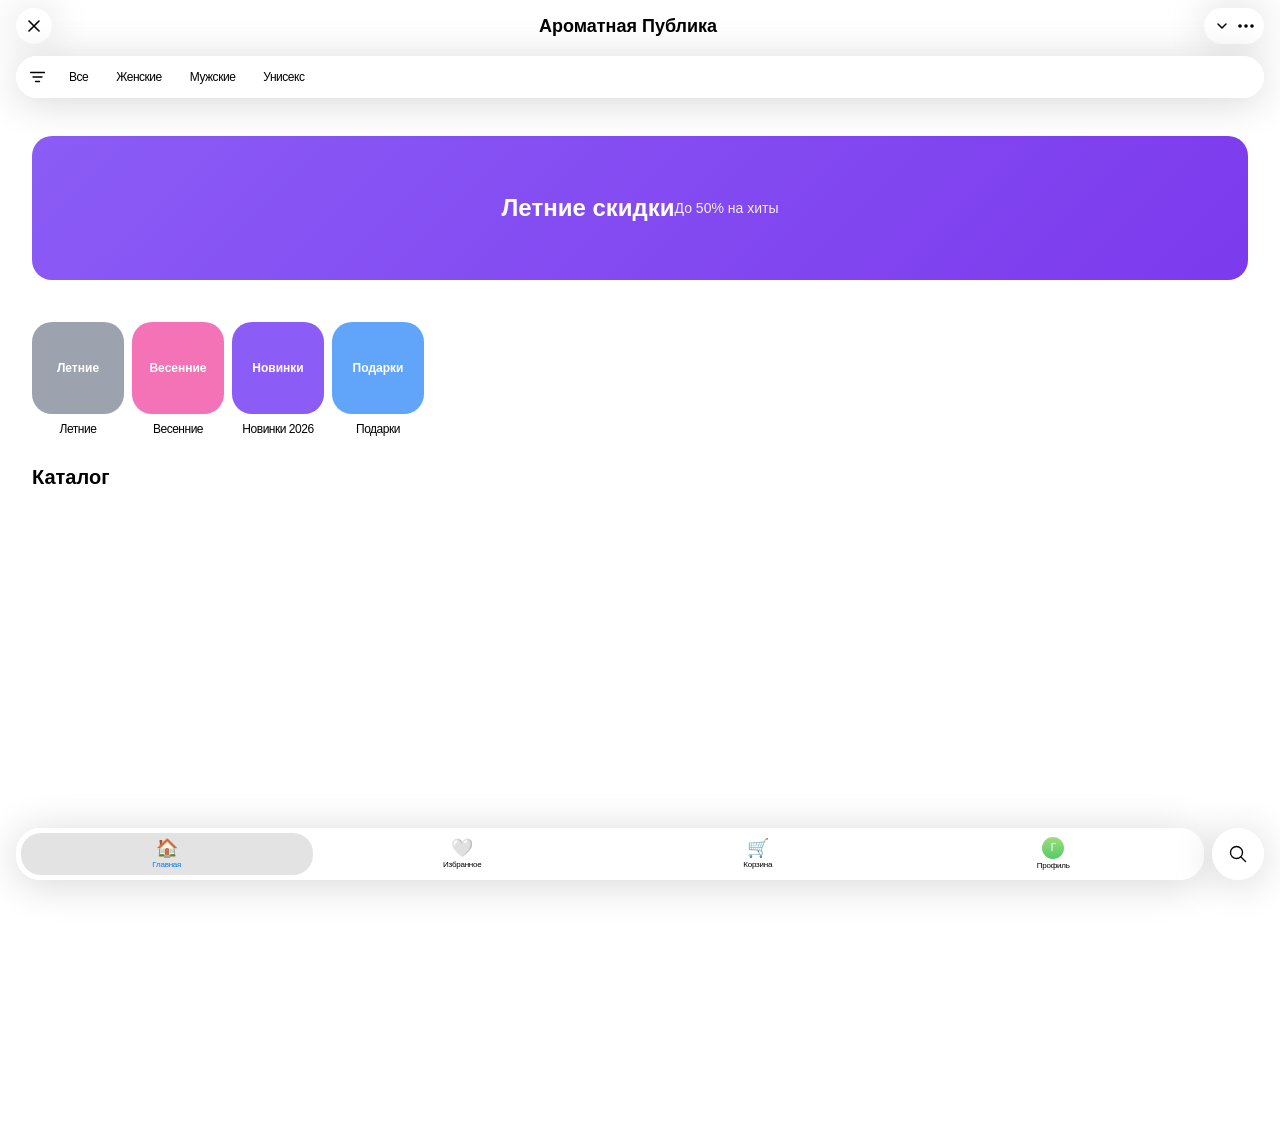
==== commit 564abe04: "Rename index.html to index1.html" ====
--- a/index1.html
+++ b/index1.html
@@ -6,8 +6,13 @@
     <title>Ароматная Публика</title>
     <script src="https://telegram.org/js/telegram-web-app.js"></script>
     <style>
-        * { box-sizing: border-box; margin: 0; padding: 0; -webkit-tap-highlight-color: transparent; }
-        
+        * {
+            margin: 0;
+            padding: 0;
+            box-sizing: border-box;
+            -webkit-tap-highlight-color: transparent;
+        }
+
         :root {
             --primary: #8B5CF6;
             --primary-light: #A78BFA;
@@ -22,144 +27,192 @@
             --women: #EC4899;
             --unisex: #8B5CF6;
         }
-        
+
         body {
-            font-family: -apple-system, BlinkMacSystemFont, 'Segoe UI', Roboto, sans-serif;
-            background: var(--bg);
-            color: var(--text);
-            min-height: 100vh;
-            padding-bottom: 80px;
+            font-family: -apple-system, "SF Pro", "SF Pro Display", "Helvetica Neue", Arial, sans-serif;
+            background: #fff;
+            color: #000;
             overflow-x: hidden;
-        }
-        
-        /* Header & Search */
-        .header {
-            background: var(--surface);
-            padding: 12px 16px;
-            position: sticky;
+            -webkit-font-smoothing: antialiased;
+        }
+
+        /* ===== Navigation Bar (fixed top) - DESIGNER STYLE ===== */
+        .nav-bar {
+            position: fixed;
             top: 0;
-            z-index: 100;
-            box-shadow: 0 1px 3px rgba(0,0,0,0.1);
-        }
-        
-        .app-title {
-            font-size: 20px;
+            left: 0;
+            right: 0;
+            z-index: 1000;
+            background: linear-gradient(180deg, rgba(255,255,255,0.86) 0%, rgba(255,255,255,0.77) 80%, rgba(255,255,255,0) 100%);
+            padding-top: env(safe-area-inset-top, 0px);
+        }
+
+        .nav-header {
+            display: flex;
+            align-items: center;
+            justify-content: space-between;
+            padding: 8px 16px;
+        }
+
+        .nav-btn {
+            background: #fff;
+            border: 1px solid #fff;
+            border-radius: 36px;
+            padding: 8px;
+            box-shadow: 0 0 40px rgba(0,0,0,0.15);
+            display: flex;
+            align-items: center;
+            gap: 4px;
+            cursor: pointer;
+            border: none;
+            font-family: inherit;
+        }
+
+        .nav-icon {
+            width: 20px;
+            height: 20px;
+            display: flex;
+            align-items: center;
+            justify-content: center;
+        }
+
+        .nav-logo {
+            font-size: 18px;
             font-weight: 700;
-            text-align: center;
-            margin-bottom: 12px;
-            color: var(--text);
-        }
-        
-        .search-container {
-            position: relative;
-            margin-bottom: 12px;
-        }
-        
-        .search-input {
-            width: 100%;
-            padding: 10px 40px 10px 16px;
-            border: 1px solid var(--border);
-            border-radius: 12px;
-            font-size: 15px;
-            background: var(--bg);
-            outline: none;
-            transition: all 0.2s;
-        }
-        
-        .search-input:focus {
-            border-color: var(--primary);
-            background: var(--surface);
-        }
-        
-        .search-icon {
-            position: absolute;
-            right: 12px;
-            top: 50%;
-            transform: translateY(-50%);
-            color: var(--text-secondary);
-        }
-        
-        /* Filters */
+            color: #000;
+        }
+
+        /* ===== Filters - DESIGNER STYLE ===== */
+        .filters-wrap {
+            padding: 4px 16px 12px;
+        }
+
         .filters {
             display: flex;
-            gap: 8px;
+            gap: 4px;
+            align-items: center;
+            background: rgba(255,255,255,0.88);
+            border: 1px solid #fff;
+            border-radius: 40px;
+            padding: 4px;
+            box-shadow: 0 4px 40px rgba(0,0,0,0.16);
+            backdrop-filter: blur(5px);
+            -webkit-backdrop-filter: blur(5px);
             overflow-x: auto;
             scrollbar-width: none;
-            padding-bottom: 4px;
-        }
-        
-        .filters::-webkit-scrollbar { display: none; }
-        
+        }
+
+        .filters::-webkit-scrollbar {
+            display: none;
+        }
+
         .filter-btn {
-            padding: 8px 16px;
-            border: 1px solid var(--border);
-            background: var(--surface);
-            border-radius: 20px;
-            font-size: 14px;
-            font-weight: 500;
+            flex-shrink: 0;
+            height: 32px;
+            display: flex;
+            align-items: center;
+            gap: 2px;
+            padding: 6px 12px;
+            border-radius: 36px;
+            border: none;
+            background: transparent;
+            font-family: inherit;
+            font-size: 12px;
+            font-weight: 510;
+            letter-spacing: -0.48px;
+            color: #000;
             cursor: pointer;
             white-space: nowrap;
             transition: all 0.2s;
-            display: flex;
-            align-items: center;
-            gap: 4px;
-        }
-        
+        }
+
+        .filter-btn.icon-only {
+            width: 32px;
+            padding: 0;
+            justify-content: center;
+            border-radius: 32px;
+        }
+
+        .filter-btn.with-icon {
+            padding-left: 12px;
+            padding-right: 8px;
+        }
+
         .filter-btn.active {
             background: var(--primary);
             color: white;
-            border-color: var(--primary);
-        }
-        
+        }
+
+        .filter-btn svg {
+            flex-shrink: 0;
+        }
+
+        /* Sort Dropdown */
         .sort-dropdown {
             position: relative;
         }
-        
+
         .sort-menu {
             display: none;
-            position: absolute;
-            top: 100%;
-            left: 0;
-            margin-top: 8px;
-            background: var(--surface);
-            border-radius: 12px;
-            box-shadow: 0 10px 40px rgba(0,0,0,0.2);
-            min-width: 200px;
-            z-index: 200;
+            position: fixed;
+            top: 120px;
+            left: 16px;
+            right: 16px;
+            background: #fff;
+            border-radius: 20px;
+            box-shadow: 0 20px 60px rgba(0,0,0,0.3);
+            z-index: 3000;
             overflow: hidden;
-        }
-        
+            border: 1px solid #E5E7EB;
+        }
+
         .sort-menu.show { display: block; }
-        
+
         .sort-option {
-            padding: 12px 16px;
+            padding: 16px 20px;
             cursor: pointer;
-            font-size: 14px;
+            font-size: 16px;
             transition: background 0.2s;
-        }
-        
-        .sort-option:hover { background: var(--bg); }
+            border-bottom: 1px solid #E5E7EB;
+        }
+
+        .sort-option:last-child {
+            border-bottom: none;
+        }
+
+        .sort-option:hover { background: #F9FAFB; }
         .sort-option.active { color: var(--primary); font-weight: 600; }
-        
-        /* Banner Carousel */
+
+        /* ===== Main scrollable content ===== */
+        .content {
+            padding-top: 120px;
+            padding-bottom: 108px;
+        }
+
+        /* ===== Banner - DESIGNER STYLE ===== */
         .banner-section {
-            padding: 16px;
-        }
-        
+            display: flex;
+            flex-direction: column;
+            align-items: center;
+            gap: 4px;
+            padding: 0 16px;
+        }
+
         .banner-carousel {
-            position: relative;
-            height: 160px;
-            border-radius: 16px;
+            width: 100%;
+            height: 144px;
+            border-radius: 20px;
             overflow: hidden;
             background: var(--primary);
-        }
-        
+            position: relative;
+        }
+
         .banner-slides {
             display: flex;
             transition: transform 0.5s ease;
             height: 100%;
         }
-        
+
         .banner-slide {
             min-width: 100%;
             height: 100%;
@@ -167,80 +220,105 @@
             align-items: center;
             justify-content: center;
             color: white;
-            font-size: 32px;
-            font-weight: bold;
+            font-size: 24px;
+            font-weight: 600;
             background: linear-gradient(135deg, #8B5CF6 0%, #7C3AED 100%);
         }
-        
+
         .banner-slide:nth-child(2) { background: linear-gradient(135deg, #EC4899 0%, #DB2777 100%); }
         .banner-slide:nth-child(3) { background: linear-gradient(135deg, #3B82F6 0%, #2563EB 100%); }
-        
-        .banner-dots {
-            position: absolute;
-            bottom: 12px;
-            left: 50%;
-            transform: translateX(-50%);
-            display: flex;
-            gap: 6px;
-        }
-        
+
+        .banner-slide small {
+            font-size: 14px;
+            opacity: 0.9;
+            font-weight: 400;
+        }
+
+        /* Pagination dots - DESIGNER STYLE */
+        .pagination {
+            display: flex;
+            gap: 4px;
+            align-items: center;
+            justify-content: center;
+            margin-top: 8px;
+        }
+
         .dot {
+            width: 4px;
+            height: 4px;
+            border-radius: 4px;
+            background: #bababa;
+            cursor: pointer;
+            transition: all 0.3s;
+        }
+
+        .dot.active {
             width: 6px;
             height: 6px;
-            border-radius: 50%;
-            background: rgba(255,255,255,0.5);
-            cursor: pointer;
-            transition: all 0.3s;
-        }
-        
-        .dot.active {
-            width: 20px;
-            border-radius: 3px;
-            background: white;
-        }
-        
-        /* Collections */
+            background: #6e6e76;
+        }
+
+        /* ===== Collections - DESIGNER STYLE ===== */
         .collections {
-            padding: 0 16px 16px;
-            display: flex;
-            gap: 12px;
+            display: flex;
+            gap: 8px;
+            padding: 30px 16px 0;
             overflow-x: auto;
             scrollbar-width: none;
         }
-        
-        .collections::-webkit-scrollbar { display: none; }
-        
-        .collection-item {
-            min-width: 140px;
-            height: 100px;
-            border-radius: 16px;
+
+        .collections::-webkit-scrollbar {
+            display: none;
+        }
+
+        .collection {
+            flex-shrink: 0;
+            width: 92px;
+            display: flex;
+            flex-direction: column;
+            align-items: center;
+            gap: 8px;
+            cursor: pointer;
+        }
+
+        .collection-img {
+            width: 92px;
+            height: 92px;
+            border-radius: 20px;
+            overflow: hidden;
+            background: #f6f6f6;
             display: flex;
             align-items: center;
             justify-content: center;
             color: white;
             font-weight: 600;
-            font-size: 16px;
-            position: relative;
+            font-size: 12px;
+        }
+
+        .collection-img img {
+            width: 100%;
+            height: 100%;
+            object-fit: cover;
+        }
+
+        .collection-name {
+            font-size: 12px;
+            font-weight: 510;
+            letter-spacing: -0.48px;
+            text-align: center;
+            color: #000;
+            line-height: 1.2;
+            width: 100%;
             overflow: hidden;
-            cursor: pointer;
-        }
-        
-        .collection-item.gray { background: #9CA3AF; }
-        .collection-item.pink { background: #F472B6; }
-        .collection-item.blue { background: #60A5FA; }
-        .collection-item.purple { background: #A78BFA; }
-        
-        .collection-item span {
-            position: relative;
-            z-index: 2;
-            text-shadow: 0 2px 4px rgba(0,0,0,0.2);
-        }
-        
-        /* Products Grid */
+            text-overflow: ellipsis;
+            white-space: nowrap;
+        }
+
+        /* ===== Product Grid - DESIGNER STYLE ===== */
         .products-section {
-            padding: 0 16px;
-        }
-        
+            padding: 30px 16px 0;
+        }
+
         .section-title {
             font-size: 20px;
             font-weight: 700;
@@ -249,140 +327,318 @@
             justify-content: space-between;
             align-items: center;
         }
-        
-        .products-grid {
+
+        .products {
             display: grid;
             grid-template-columns: 1fr 1fr;
-            gap: 12px;
-        }
-        
-        .product-card {
-            background: var(--surface);
-            border-radius: 16px;
+            gap: 16px 8px;
+        }
+
+        .card {
+            display: flex;
+            flex-direction: column;
+            gap: 8px;
+            cursor: pointer;
+        }
+
+        .card-image-wrap {
+            display: flex;
+            flex-direction: column;
+            align-items: center;
+            gap: 4px;
+        }
+
+        .card-image {
+            width: 100%;
+            aspect-ratio: 168 / 220;
+            border-radius: 20px;
             overflow: hidden;
-            box-shadow: 0 2px 8px rgba(0,0,0,0.08);
-            cursor: pointer;
-            transition: transform 0.2s, box-shadow 0.2s;
+            background: #f6f6f6;
             position: relative;
         }
-        
-        .product-card:active { transform: scale(0.98); }
-        
-        .product-image-container {
-            position: relative;
-            height: 160px;
-            background: var(--bg);
-            overflow: hidden;
-        }
-        
+
+        .card-image img {
+            width: 100%;
+            height: 100%;
+            object-fit: cover;
+        }
+
         .product-images {
             display: flex;
+            height: 100%;
             transition: transform 0.3s;
-            height: 100%;
-        }
-        
+        }
+
         .product-image {
             min-width: 100%;
             height: 100%;
             object-fit: cover;
         }
-        
+
         .image-dots {
-            position: absolute;
-            bottom: 8px;
-            left: 50%;
-            transform: translateX(-50%);
             display: flex;
             gap: 4px;
-        }
-        
+            align-items: center;
+            justify-content: center;
+        }
+
         .img-dot {
             width: 4px;
             height: 4px;
-            border-radius: 50%;
-            background: rgba(255,255,255,0.6);
-        }
-        
-        .img-dot.active { background: white; width: 12px; border-radius: 2px; }
-        
-        .favorite-btn {
+            border-radius: 4px;
+            background: #bababa;
+        }
+
+        .img-dot.active {
+            width: 6px;
+            height: 6px;
+            background: #6e6e76;
+        }
+
+        .card-fav {
             position: absolute;
-            top: 8px;
-            right: 8px;
+            top: 12px;
+            right: 12px;
+            width: 20px;
+            height: 20px;
+            cursor: pointer;
+            z-index: 10;
+        }
+
+        .card-fav svg {
+            width: 100%;
+            height: 100%;
+        }
+
+        .card-fav.active path {
+            fill: #eb4444;
+            stroke: #eb4444;
+        }
+
+        .new-badge {
+            position: absolute;
+            top: 12px;
+            left: 12px;
+            background: var(--primary);
+            color: white;
+            padding: 4px 10px;
+            border-radius: 20px;
+            font-size: 10px;
+            font-weight: 600;
+            z-index: 10;
+        }
+
+        .add-to-cart {
+            position: absolute;
+            bottom: 12px;
+            right: 12px;
             width: 32px;
             height: 32px;
             border-radius: 50%;
-            background: rgba(255,255,255,0.9);
+            background: var(--primary);
+            color: white;
             border: none;
+            font-size: 18px;
+            cursor: pointer;
             display: flex;
             align-items: center;
             justify-content: center;
-            cursor: pointer;
-            font-size: 18px;
-            color: var(--text-secondary);
-            transition: all 0.2s;
+            box-shadow: 0 4px 12px rgba(139, 92, 246, 0.4);
             z-index: 10;
         }
-        
-        .favorite-btn.active { color: #EF4444; }
-        .favorite-btn:active { transform: scale(0.9); }
-        
-        .product-info {
-            padding: 12px;
-        }
-        
-        .product-price {
-            display: flex;
-            align-items: center;
+
+        .card-info {
+            display: flex;
+            flex-direction: column;
+            gap: 4px;
+        }
+
+        .card-prices {
+            display: flex;
+            align-items: baseline;
             gap: 8px;
-            margin-bottom: 4px;
-        }
-        
-        .current-price {
-            font-size: 18px;
-            font-weight: 700;
-            color: var(--text);
-        }
-        
-        .old-price {
+        }
+
+        .card-price {
             font-size: 14px;
-            color: var(--text-secondary);
+            font-weight: 590;
+            letter-spacing: -0.56px;
+            line-height: 1.2;
+            color: #000;
+        }
+
+        .card-old-price {
+            font-size: 12px;
+            font-weight: 400;
+            letter-spacing: -0.48px;
+            line-height: 1.2;
+            color: #909096;
             text-decoration: line-through;
         }
-        
-        .product-name {
+
+        .card-name {
             font-size: 14px;
-            line-height: 1.4;
-            color: var(--text);
+            font-weight: 400;
+            letter-spacing: -0.56px;
+            line-height: 1.2;
+            color: #000;
             display: -webkit-box;
             -webkit-line-clamp: 2;
             -webkit-box-orient: vertical;
             overflow: hidden;
-            height: 40px;
-        }
-        
-        .add-to-cart {
+        }
+
+        /* ===== Tab Bar (fixed bottom) - DESIGNER STYLE ===== */
+        .tab-bar-wrap {
+            position: fixed;
+            bottom: 0;
+            left: 0;
+            right: 0;
+            z-index: 1000;
+            background: linear-gradient(0deg, rgba(255,255,255,0.86) 0%, rgba(255,255,255,0.77) 80%, rgba(255,255,255,0) 100%);
+            padding: 20px 16px;
+            padding-bottom: max(20px, env(safe-area-inset-bottom, 20px));
+            display: flex;
+            gap: 8px;
+            align-items: center;
+        }
+
+        .tab-bar {
+            flex: 1;
+            display: flex;
+            gap: 4px;
+            background: rgba(255,255,255,0.88);
+            border: 1px solid #fff;
+            border-radius: 24px;
+            padding: 4px;
+            box-shadow: 0 4px 40px rgba(0,0,0,0.16);
+            backdrop-filter: blur(5px);
+            -webkit-backdrop-filter: blur(5px);
+        }
+
+        .tab {
+            flex: 1;
+            display: flex;
+            flex-direction: column;
+            align-items: center;
+            justify-content: center;
+            gap: 2px;
+            padding: 4px 0;
+            border-radius: 20px;
+            position: relative;
+            cursor: pointer;
+            border: none;
+            background: transparent;
+            font-family: inherit;
+        }
+
+        .tab.active {
+            background: #e3e3e3;
+        }
+
+        .tab-icon {
+            width: 20px;
+            height: 20px;
+            display: flex;
+            align-items: center;
+            justify-content: center;
+            font-size: 18px;
+        }
+
+        .tab-label {
+            font-size: 8px;
+            font-weight: 400;
+            letter-spacing: -0.24px;
+            line-height: 1.2;
+            color: #000;
+            text-align: center;
+        }
+
+        .tab.active .tab-label {
+            color: #007aff;
+        }
+
+        .tab-badge {
             position: absolute;
-            bottom: 12px;
-            right: 12px;
-            width: 36px;
-            height: 36px;
-            border-radius: 50%;
-            background: var(--primary);
-            color: white;
-            border: none;
+            top: 0;
+            left: 50%;
+            margin-left: 5px;
+            background: #eb4444;
+            border-radius: 100px;
+            padding: 2px 4px;
+            font-size: 10px;
+            font-weight: 590;
+            letter-spacing: -0.3px;
+            color: #fff;
+            line-height: 1.2;
+            min-width: 16px;
+            text-align: center;
+        }
+
+        .tab-avatar {
+            width: 22px;
+            height: 22px;
+            border-radius: 20px;
+            background: linear-gradient(180deg, #9edd7d 0%, #55cb68 100%);
+            display: flex;
+            align-items: center;
+            justify-content: center;
+        }
+
+        .tab-avatar span {
+            font-size: 10px;
+            font-weight: 510;
+            letter-spacing: -0.3px;
+            color: #fff;
+            line-height: 1.2;
+        }
+
+        .search-btn {
+            width: 52px;
+            height: 52px;
+            flex-shrink: 0;
+            border-radius: 40px;
+            background: rgba(255,255,255,0.88);
+            border: 1px solid #fff;
+            box-shadow: 0 4px 40px rgba(0,0,0,0.16);
+            backdrop-filter: blur(5px);
+            -webkit-backdrop-filter: blur(5px);
+            display: flex;
+            align-items: center;
+            justify-content: center;
+            cursor: pointer;
             font-size: 20px;
-            cursor: pointer;
-            display: flex;
-            align-items: center;
-            justify-content: center;
-            box-shadow: 0 4px 12px rgba(139, 92, 246, 0.4);
-            transition: transform 0.2s;
-        }
-        
-        .add-to-cart:active { transform: scale(0.9); }
-        
-        /* Product Detail Modal */
+        }
+
+        /* ===== Pages ===== */
+        .page {
+            display: none;
+            min-height: 100vh;
+            padding: 16px;
+            padding-bottom: 108px;
+        }
+
+        .page.active { display: block; }
+
+        .page-header {
+            position: sticky;
+            top: 0;
+            background: rgba(255,255,255,0.9);
+            backdrop-filter: blur(20px);
+            -webkit-backdrop-filter: blur(20px);
+            padding: 12px 16px;
+            margin: -16px -16px 16px;
+            border-bottom: 1px solid #E5E7EB;
+            z-index: 100;
+            text-align: center;
+        }
+
+        .page-header h2 {
+            font-size: 20px;
+            font-weight: 700;
+        }
+
+        /* ===== Product Detail Modal ===== */
         .modal {
             display: none;
             position: fixed;
@@ -390,63 +646,65 @@
             left: 0;
             right: 0;
             bottom: 0;
-            background: var(--surface);
-            z-index: 1000;
+            background: #fff;
+            z-index: 2000;
             overflow-y: auto;
             animation: slideUp 0.3s;
         }
-        
+
         @keyframes slideUp {
             from { transform: translateY(100%); }
             to { transform: translateY(0); }
         }
-        
+
         .modal-header {
             position: sticky;
             top: 0;
-            background: var(--surface);
+            background: rgba(255,255,255,0.9);
+            backdrop-filter: blur(20px);
+            -webkit-backdrop-filter: blur(20px);
             padding: 12px 16px;
             display: flex;
             align-items: center;
             gap: 12px;
             z-index: 10;
-            border-bottom: 1px solid var(--border);
-        }
-        
+            border-bottom: 1px solid #E5E7EB;
+        }
+
         .back-btn {
             width: 40px;
             height: 40px;
             border-radius: 50%;
             border: none;
-            background: var(--bg);
+            background: #F9FAFB;
             display: flex;
             align-items: center;
             justify-content: center;
             cursor: pointer;
             font-size: 20px;
         }
-        
+
         .modal-content { padding-bottom: 100px; }
-        
+
         .detail-gallery {
             height: 350px;
-            background: var(--bg);
+            background: #F9FAFB;
             position: relative;
             overflow: hidden;
         }
-        
+
         .detail-images {
             display: flex;
             height: 100%;
             transition: transform 0.3s;
         }
-        
+
         .detail-image {
             min-width: 100%;
             height: 100%;
             object-fit: cover;
         }
-        
+
         .gallery-nav {
             position: absolute;
             bottom: 20px;
@@ -455,7 +713,7 @@
             display: flex;
             gap: 8px;
         }
-        
+
         .gallery-dot {
             width: 8px;
             height: 8px;
@@ -463,104 +721,103 @@
             background: rgba(255,255,255,0.5);
             cursor: pointer;
         }
-        
+
         .gallery-dot.active { background: white; width: 24px; border-radius: 4px; }
-        
+
         .detail-info {
             padding: 20px;
         }
-        
+
         .detail-header {
             display: flex;
             justify-content: space-between;
             align-items: flex-start;
             margin-bottom: 16px;
         }
-        
+
         .detail-title {
             font-size: 24px;
             font-weight: 700;
             flex: 1;
             margin-right: 12px;
         }
-        
+
         .detail-fav {
             width: 44px;
             height: 44px;
             border-radius: 50%;
-            border: 2px solid var(--border);
+            border: 2px solid #E5E7EB;
             background: white;
             display: flex;
             align-items: center;
             justify-content: center;
             font-size: 24px;
             cursor: pointer;
-            color: var(--text-secondary);
-        }
-        
-        .detail-fav.active { color: #EF4444; border-color: #EF4444; }
-        
+        }
+
+        .detail-fav.active { color: #eb4444; border-color: #eb4444; }
+
         .detail-price-block {
             margin-bottom: 24px;
         }
-        
+
         .detail-price {
             font-size: 32px;
             font-weight: 700;
             color: var(--primary);
         }
-        
+
         .detail-old-price {
             font-size: 20px;
-            color: var(--text-secondary);
+            color: #909096;
             text-decoration: line-through;
             margin-left: 12px;
         }
-        
+
         .detail-section {
             margin-bottom: 24px;
         }
-        
+
         .detail-section h3 {
             font-size: 18px;
             margin-bottom: 12px;
-            color: var(--text);
-        }
-        
+            color: #000;
+        }
+
         .detail-section p {
             line-height: 1.6;
-            color: var(--text-secondary);
-        }
-        
+            color: #6B7280;
+        }
+
         .characteristics {
             display: grid;
             gap: 12px;
         }
-        
+
         .char-item {
             display: flex;
             justify-content: space-between;
             padding: 12px;
-            background: var(--bg);
+            background: #F9FAFB;
             border-radius: 12px;
         }
-        
-        .char-label { color: var(--text-secondary); }
+
+        .char-label { color: #6B7280; }
         .char-value { font-weight: 600; }
-        
+
         .detail-actions {
             position: fixed;
             bottom: 0;
             left: 0;
             right: 0;
-            background: var(--surface);
+            background: #fff;
             padding: 16px;
-            border-top: 1px solid var(--border);
+            border-top: 1px solid #E5E7EB;
             display: flex;
             gap: 12px;
             box-shadow: 0 -4px 20px rgba(0,0,0,0.1);
         }
-        
+
         .btn-primary {
             flex: 1;
             padding: 16px;
@@ -571,67 +828,55 @@
             font-size: 16px;
             font-weight: 600;
             cursor: pointer;
-            transition: all 0.2s;
-        }
-        
-        .btn-primary:active { transform: scale(0.98); opacity: 0.9; }
-        
-        /* Cart & Favorites Pages */
-        .page {
-            display: none;
-            min-height: 100vh;
-            padding: 16px;
-            padding-bottom: 100px;
-        }
-        
-        .page.active { display: block; }
-        
+        }
+
+        /* ===== Cart ===== */
         .cart-item {
             display: flex;
             gap: 12px;
             padding: 16px;
-            background: var(--surface);
+            background: #fff;
             border-radius: 16px;
             margin-bottom: 12px;
             box-shadow: 0 2px 8px rgba(0,0,0,0.08);
         }
-        
+
         .cart-item-image {
             width: 80px;
             height: 80px;
             border-radius: 12px;
             object-fit: cover;
-            background: var(--bg);
-        }
-        
+            background: #F9FAFB;
+        }
+
         .cart-item-info {
             flex: 1;
         }
-        
+
         .cart-item-title {
             font-weight: 600;
             margin-bottom: 4px;
             font-size: 16px;
         }
-        
+
         .cart-item-price {
             color: var(--primary);
             font-weight: 700;
             font-size: 18px;
         }
-        
+
         .cart-item-controls {
             display: flex;
             align-items: center;
             gap: 12px;
             margin-top: 8px;
         }
-        
+
         .qty-btn {
             width: 32px;
             height: 32px;
             border-radius: 50%;
-            border: 1px solid var(--border);
+            border: 1px solid #E5E7EB;
             background: white;
             display: flex;
             align-items: center;
@@ -640,45 +885,34 @@
             font-size: 18px;
             font-weight: 600;
         }
-        
+
         .cart-total {
             position: fixed;
-            bottom: 80px;
+            bottom: 100px;
             left: 16px;
             right: 16px;
-            background: var(--surface);
+            background: #fff;
             padding: 20px;
             border-radius: 16px;
             box-shadow: 0 4px 20px rgba(0,0,0,0.15);
             display: flex;
             justify-content: space-between;
             align-items: center;
-        }
-        
-        .total-label { font-size: 16px; color: var(--text-secondary); }
+            z-index: 100;
+        }
+
+        .total-label { font-size: 16px; color: #6B7280; }
         .total-price { font-size: 24px; font-weight: 700; color: var(--primary); }
-        
-        .empty-state {
-            text-align: center;
-            padding: 60px 20px;
-            color: var(--text-secondary);
-        }
-        
-        .empty-icon {
-            font-size: 64px;
-            margin-bottom: 16px;
-            opacity: 0.3;
-        }
-        
-        /* Profile */
+
+        /* ===== Profile ===== */
         .profile-header {
             text-align: center;
             padding: 32px 16px;
-            background: var(--surface);
+            background: #fff;
             margin: -16px -16px 16px;
-            border-bottom: 1px solid var(--border);
-        }
-        
+            border-bottom: 1px solid #E5E7EB;
+        }
+
         .avatar {
             width: 100px;
             height: 100px;
@@ -692,33 +926,33 @@
             margin: 0 auto 16px;
             font-weight: 600;
         }
-        
+
         .profile-name { font-size: 24px; font-weight: 700; margin-bottom: 4px; }
-        .profile-phone { color: var(--text-secondary); }
-        
+        .profile-phone { color: #6B7280; }
+
         .orders-list {
             display: flex;
             flex-direction: column;
             gap: 12px;
         }
-        
+
         .order-card {
-            background: var(--surface);
+            background: #fff;
             border-radius: 16px;
             padding: 16px;
             box-shadow: 0 2px 8px rgba(0,0,0,0.08);
         }
-        
+
         .order-header {
             display: flex;
             justify-content: space-between;
             margin-bottom: 12px;
             padding-bottom: 12px;
-            border-bottom: 1px solid var(--border);
-        }
-        
+            border-bottom: 1px solid #E5E7EB;
+        }
+
         .order-id { font-weight: 600; }
-        .order-date { color: var(--text-secondary); font-size: 14px; }
+        .order-date { color: #6B7280; font-size: 14px; }
         .order-status {
             display: inline-block;
             padding: 4px 12px;
@@ -728,81 +962,34 @@
             background: #D1FAE5;
             color: #065F46;
         }
-        
-        .order-items { font-size: 14px; color: var(--text-secondary); line-height: 1.6; }
+
+        .order-items { font-size: 14px; color: #6B7280; line-height: 1.6; }
         .order-total { margin-top: 12px; font-weight: 700; font-size: 18px; text-align: right; }
-        
-        /* Bottom Navigation */
-        .bottom-nav {
-            position: fixed;
-            bottom: 0;
-            left: 0;
-            right: 0;
-            background: var(--surface);
-            border-top: 1px solid var(--border);
-            display: flex;
-            justify-content: space-around;
-            padding: 8px 0;
-            z-index: 500;
-            box-sizing: border-box;
-        }
-        
-        .nav-item {
-            flex: 1;
-            display: flex;
-            flex-direction: column;
-            align-items: center;
-            gap: 4px;
-            padding: 8px;
-            cursor: pointer;
-            color: var(--text-secondary);
-            transition: color 0.2s;
-            border: none;
-            background: none;
-            font-size: 12px;
-        }
-        
-        .nav-item.active { color: var(--primary); }
-        .nav-icon { font-size: 24px; }
-        
-        .nav-badge {
-            position: absolute;
-            top: 4px;
-            right: 20%;
-            background: var(--secondary);
-            color: white;
-            font-size: 10px;
-            font-weight: 700;
-            padding: 2px 6px;
-            border-radius: 10px;
-            min-width: 18px;
-            text-align: center;
-        }
-        
-        /* Form Styles */
+
+        /* ===== Forms ===== */
         .form-group {
             margin-bottom: 16px;
         }
-        
+
         .form-label {
             display: block;
             margin-bottom: 6px;
             font-weight: 500;
-            color: var(--text);
-        }
-        
+            color: #000;
+        }
+
         .form-input {
             width: 100%;
             padding: 14px;
-            border: 1px solid var(--border);
+            border: 1px solid #E5E7EB;
             border-radius: 12px;
             font-size: 16px;
             outline: none;
             transition: border-color 0.2s;
         }
-        
+
         .form-input:focus { border-color: var(--primary); }
-        
+
         .checkout-btn {
             width: 100%;
             padding: 18px;
@@ -816,43 +1003,43 @@
             margin-top: 24px;
             box-shadow: 0 4px 12px rgba(139, 92, 246, 0.4);
         }
-        
-        /* Loading & Success */
+
+        /* ===== Loading & Success ===== */
         .loading-overlay {
             display: none;
             position: fixed;
             top: 0; left: 0; right: 0; bottom: 0;
             background: rgba(255,255,255,0.95);
-            z-index: 2000;
+            z-index: 3000;
             flex-direction: column;
             align-items: center;
             justify-content: center;
         }
-        
+
         .spinner {
             width: 50px;
             height: 50px;
-            border: 4px solid var(--border);
+            border: 4px solid #E5E7EB;
             border-top-color: var(--primary);
             border-radius: 50%;
             animation: spin 1s linear infinite;
         }
-        
+
         @keyframes spin { to { transform: rotate(360deg); } }
-        
+
         .success-screen {
             display: none;
             position: fixed;
             top: 0; left: 0; right: 0; bottom: 0;
-            background: var(--surface);
-            z-index: 2000;
+            background: #fff;
+            z-index: 3000;
             flex-direction: column;
             align-items: center;
             justify-content: center;
             text-align: center;
             padding: 40px;
         }
-        
+
         .success-icon {
             width: 100px;
             height: 100px;
@@ -866,108 +1053,154 @@
             margin-bottom: 24px;
             animation: scaleIn 0.5s;
         }
-        
+
         @keyframes scaleIn {
             from { transform: scale(0); opacity: 0; }
             to { transform: scale(1); opacity: 1; }
         }
-        
+
+        .empty-state {
+            text-align: center;
+            padding: 60px 20px;
+            color: #6B7280;
+        }
+
+        .empty-icon {
+            font-size: 64px;
+            margin-bottom: 16px;
+            opacity: 0.3;
+        }
+
         .hidden { display: none !important; }
     </style>
 </head>
 <body>
+
+<!-- ===== Navigation Bar ===== -->
+<div class="nav-bar">
+    <div class="nav-header">
+        <button class="nav-btn" id="btnClose" onclick="closeApp()">
+            <div class="nav-icon">
+                <svg width="12" height="12" viewBox="0 0 12 12" fill="none">
+                    <path d="M1 1L11 11M11 1L1 11" stroke="#000" stroke-width="1.6" stroke-linecap="round"/>
+                </svg>
+            </div>
+        </button>
+
+        <div class="nav-logo">Ароматная Публика</div>
+
+        <button class="nav-btn" onclick="toggleMenu()">
+            <div class="nav-icon">
+                <svg width="10" height="6" viewBox="0 0 10 6" fill="none">
+                    <path d="M1 1L5 5L9 1" stroke="#000" stroke-width="1.5" stroke-linecap="round" stroke-linejoin="round"/>
+                </svg>
+            </div>
+            <div class="nav-icon">
+                <svg width="16" height="4" viewBox="0 0 16 4" fill="none">
+                    <circle cx="2" cy="2" r="1.8" fill="#000"/>
+                    <circle cx="8" cy="2" r="1.8" fill="#000"/>
+                    <circle cx="14" cy="2" r="1.8" fill="#000"/>
+                </svg>
+            </div>
+        </button>
+    </div>
+
+    <div class="filters-wrap">
+        <div class="filters">
+            <button class="filter-btn icon-only" onclick="showSortMenu()">
+                <svg width="15" height="12" viewBox="0 0 15 12" fill="none">
+                    <path d="M0.5 1.5H14.5" stroke="#000" stroke-width="1.4" stroke-linecap="round"/>
+                    <path d="M3 6H12" stroke="#000" stroke-width="1.4" stroke-linecap="round"/>
+                    <path d="M5.5 10.5H9.5" stroke="#000" stroke-width="1.4" stroke-linecap="round"/>
+                </svg>
+            </button>
+            <button class="filter-btn" data-category="all">Все</button>
+            <button class="filter-btn" data-category="women">Женские</button>
+            <button class="filter-btn" data-category="men">Мужские</button>
+            <button class="filter-btn" data-category="unisex">Унисекс</button>
+        </div>
+    </div>
+</div>
+
+<!-- Sort Menu -->
+<div class="sort-menu" id="sortMenu">
+    <div class="sort-option active" data-sort="default">По умолчанию</div>
+    <div class="sort-option" data-sort="new">Сначала новинки</div>
+    <div class="sort-option" data-sort="price-desc">Цена: высокая → низкая</div>
+    <div class="sort-option" data-sort="price-asc">Цена: низкая → высокая</div>
+</div>
+
+<!-- ===== Main Content ===== -->
+<div class="content">
+
     <!-- Main Page -->
     <div id="mainPage" class="page active">
-        <div class="header">
-            <h1 class="app-title">Ароматная Публика</h1>
-            <div class="search-container">
-                <input type="text" class="search-input" id="searchInput" placeholder="Поиск по товарам...">
-                <span class="search-icon">🔍</span>
-            </div>
-            <div class="filters">
-                <button class="filter-btn active" data-category="all">Все</button>
-                <button class="filter-btn" data-category="women">Женские</button>
-                <button class="filter-btn" data-category="men">Мужские</button>
-                <button class="filter-btn" data-category="unisex">Унисекс</button>
-                <div class="sort-dropdown">
-                    <button class="filter-btn" onclick="toggleSort()">⇅ Сортировка</button>
-                    <div class="sort-menu" id="sortMenu">
-                        <div class="sort-option active" data-sort="default">По умолчанию</div>
-                        <div class="sort-option" data-sort="new">Сначала новинки</div>
-                        <div class="sort-option" data-sort="price-desc">Цена: высокая → низкая</div>
-                        <div class="sort-option" data-sort="price-asc">Цена: низкая → высокая</div>
-                    </div>
-                </div>
-            </div>
-        </div>
-        
-        <!-- Banners -->
+        <!-- Banner -->
         <div class="banner-section">
             <div class="banner-carousel" id="bannerCarousel">
                 <div class="banner-slides" id="bannerSlides">
-                    <div class="banner-slide">Летние скидки<br><small style="font-size: 18px; opacity: 0.9;">До 50% на хиты</small></div>
-                    <div class="banner-slide">Новинки 2026<br><small style="font-size: 18px; opacity: 0.9;">Уже в продаже</small></div>
-                    <div class="banner-slide">Подарочные наборы<br><small style="font-size: 18px; opacity: 0.9;">Для особых случаев</small></div>
+                    <div class="banner-slide">Летние скидки<br><small>До 50% на хиты</small></div>
+                    <div class="banner-slide">Новинки 2026<br><small>Уже в продаже</small></div>
+                    <div class="banner-slide">Подарочные наборы<br><small>Для особых случаев</small></div>
                 </div>
-                <div class="banner-dots" id="bannerDots"></div>
+            </div>
+            <div class="pagination" id="bannerDots"></div>
+        </div>
+
+        <!-- Collections -->
+        <div class="collections" id="collections">
+            <div class="collection" onclick="filterByTag('summer')">
+                <div class="collection-img" style="background: #9CA3AF;">Летние</div>
+                <div class="collection-name">Летние</div>
+            </div>
+            <div class="collection" onclick="filterByTag('spring')">
+                <div class="collection-img" style="background: #F472B6;">Весенние</div>
+                <div class="collection-name">Весенние</div>
+            </div>
+            <div class="collection" onclick="filterByTag('new')">
+                <div class="collection-img" style="background: #8B5CF6;">Новинки</div>
+                <div class="collection-name">Новинки 2026</div>
+            </div>
+            <div class="collection" onclick="filterByTag('gift')">
+                <div class="collection-img" style="background: #60A5FA;">Подарки</div>
+                <div class="collection-name">Подарки</div>
             </div>
         </div>
-        
-        <!-- Collections -->
-        <div class="collections" id="collections">
-            <div class="collection-item gray" onclick="filterByTag('summer')"><span>Летние</span></div>
-            <div class="collection-item pink" onclick="filterByTag('spring')"><span>Весенние</span></div>
-            <div class="collection-item purple" onclick="filterByTag('new')"><span>Новинки 2026</span></div>
-            <div class="collection-item blue" onclick="filterByTag('gift')"><span>Подарки</span></div>
-        </div>
-        
+
         <!-- Products -->
         <div class="products-section">
             <div class="section-title">
                 <span>Каталог</span>
-                <span style="font-size: 14px; color: var(--text-secondary);" id="productsCount"></span>
+                <span style="font-size: 14px; color: #6B7280;" id="productsCount"></span>
             </div>
-            <div class="products-grid" id="productsGrid"></div>
+            <div class="products" id="productsGrid"></div>
         </div>
     </div>
-    
-    <!-- Product Detail Modal -->
-    <div id="productModal" class="modal">
-        <div class="modal-header">
-            <button class="back-btn" onclick="closeModal()">←</button>
-            <span style="font-weight: 600;">О товаре</span>
-            <div style="width: 40px;"></div>
-        </div>
-        <div class="modal-content" id="modalContent"></div>
-        <div class="detail-actions">
-            <button class="btn-primary" id="modalAddToCart" onclick="addToCartFromModal()">Добавить в корзину</button>
-        </div>
-    </div>
-    
+
     <!-- Favorites Page -->
     <div id="favoritesPage" class="page">
-        <div style="padding: 16px; text-align: center; border-bottom: 1px solid var(--border); margin: -16px -16px 16px;">
-            <h2 style="font-size: 20px;">Избранное</h2>
+        <div class="page-header">
+            <h2>Избранное</h2>
         </div>
-        <div id="favoritesGrid" class="products-grid"></div>
+        <div class="products" id="favoritesGrid"></div>
         <div id="emptyFavorites" class="empty-state hidden">
             <div class="empty-icon">🤍</div>
             <p>Добавьте товары в избранное</p>
         </div>
     </div>
-    
+
     <!-- Cart Page -->
     <div id="cartPage" class="page">
-        <div style="padding: 16px; text-align: center; border-bottom: 1px solid var(--border); margin: -16px -16px 16px;">
-            <h2 style="font-size: 20px;">Корзина</h2>
+        <div class="page-header">
+            <h2>Корзина</h2>
         </div>
         <div id="cartItems"></div>
         <div id="emptyCart" class="empty-state hidden">
             <div class="empty-icon">🛒</div>
             <p>Ваша корзина пуста</p>
         </div>
-        
-        <div id="checkoutForm" class="hidden" style="margin-top: 24px; background: var(--surface); padding: 20px; border-radius: 16px;">
+
+        <div id="checkoutForm" class="hidden" style="margin-top: 24px; background: #fff; padding: 20px; border-radius: 16px;">
             <h3 style="margin-bottom: 16px;">Оформление заказа</h3>
             <div class="form-group">
                 <label class="form-label">Ваше имя</label>
@@ -987,13 +1220,13 @@
             </div>
             <button class="checkout-btn" onclick="submitOrder()">Подтвердить заказ</button>
         </div>
-        
+
         <div id="cartTotal" class="cart-total hidden">
             <span class="total-label">Итого:</span>
             <span class="total-price" id="totalPrice">0 ₽</span>
         </div>
     </div>
-    
+
     <!-- Profile Page -->
     <div id="profilePage" class="page">
         <div class="profile-header">
@@ -1001,7 +1234,7 @@
             <div class="profile-name" id="userName">Гость</div>
             <div class="profile-phone" id="userPhone">Войдите через Telegram</div>
         </div>
-        
+
         <h3 style="margin-bottom: 16px; font-size: 20px;">История заказов</h3>
         <div id="ordersList" class="orders-list">
             <div class="empty-state">
@@ -1010,655 +1243,673 @@
             </div>
         </div>
     </div>
-    
-    <!-- Bottom Navigation -->
-    <nav class="bottom-nav">
-        <button class="nav-item active" onclick="showPage('main')">
-            <span class="nav-icon">🏠</span>
-            <span>Главная</span>
+
+</div>
+
+<!-- ===== Product Detail Modal ===== -->
+<div id="productModal" class="modal">
+    <div class="modal-header">
+        <button class="back-btn" onclick="closeModal()">←</button>
+        <span style="font-weight: 600;">О товаре</span>
+        <div style="width: 40px;"></div>
+    </div>
+    <div class="modal-content" id="modalContent"></div>
+    <div class="detail-actions">
+        <button class="btn-primary" id="modalAddToCart" onclick="addToCartFromModal()">Добавить в корзину</button>
+    </div>
+</div>
+
+<!-- ===== Tab Bar ===== -->
+<div class="tab-bar-wrap">
+    <div class="tab-bar">
+        <button class="tab active" onclick="showPage('main')">
+            <div class="tab-icon">🏠</div>
+            <span class="tab-label">Главная</span>
         </button>
-        <button class="nav-item" onclick="showPage('favorites')">
-            <span class="nav-icon">🤍</span>
-            <span id="favBadge" class="nav-badge hidden">0</span>
-            <span>Избранное</span>
+
+        <button class="tab" onclick="showPage('favorites')">
+            <div class="tab-icon">🤍</div>
+            <span class="tab-badge hidden" id="favBadge">0</span>
+            <span class="tab-label">Избранное</span>
         </button>
-        <button class="nav-item" onclick="showPage('cart')">
-            <span class="nav-icon">🛒</span>
-            <span id="cartBadge" class="nav-badge hidden">0</span>
-            <span>Корзина</span>
+
+        <button class="tab" onclick="showPage('cart')">
+            <div class="tab-icon">🛒</div>
+            <span class="tab-badge hidden" id="cartBadge">0</span>
+            <span class="tab-label">Корзина</span>
         </button>
-        <button class="nav-item" onclick="showPage('profile')">
-            <span class="nav-icon">👤</span>
-            <span>Профиль</span>
+
+        <button class="tab" onclick="showPage('profile')">
+            <div class="tab-avatar" id="tabAvatar">
+                <span>Г</span>
+            </div>
+            <span class="tab-label">Профиль</span>
         </button>
-    </nav>
-    
-    <!-- Loading -->
-    <div id="loadingOverlay" class="loading-overlay">
-        <div class="spinner"></div>
-        <p style="margin-top: 16px; color: var(--text-secondary);">Отправляем заказ...</p>
     </div>
-    
-    <!-- Success -->
-    <div id="successScreen" class="success-screen">
-        <div class="success-icon">✓</div>
-        <h2 style="font-size: 28px; margin-bottom: 8px;">Заказ принят!</h2>
-        <p style="color: var(--text-secondary); margin-bottom: 24px;">Номер: <b id="orderNumber">#0000</b></p>
-        <button class="btn-primary" onclick="closeSuccess()" style="width: 200px;">Закрыть</button>
+
+    <div class="search-btn" onclick="focusSearch()">
+        <svg width="20" height="20" viewBox="0 0 20 20" fill="none">
+            <circle cx="8.5" cy="8.5" r="6" stroke="#000" stroke-width="1.3"/>
+            <path d="M13 13L17.5 17.5" stroke="#000" stroke-width="1.3" stroke-linecap="round"/>
+        </svg>
     </div>
-
-    <script>
-        // ⚠️ ЗАМЕНИТЕ НА СВОЙ URL из Apps Script
-        const API_URL = 'https://script.google.com/macros/s/AKfycbznwEQk930Y6N37did0gEjKu2QJmPsPBu-_p1uWALSa2lihR2KBcmgKRKRHVRj4ASIhrg/exec';
-        
-        // Telegram WebApp
-        const tg = window.Telegram.WebApp;
-        tg.ready();
-        tg.expand();
-        tg.setHeaderColor('#FFFFFF');
-        tg.setBackgroundColor('#F9FAFB');
-        
-        // State
-        let state = {
-            products: [
-                {
-                    sku: 'p001',
-                    title: 'Amouage Guidance',
-                    price: 6800,
-                    oldPrice: 8900,
-                    category: 'women',
-                    images: ['https://placehold.co/400x400/F472B6/FFFFFF?text=Amouage+1', 'https://placehold.co/400x400/F472B6/FFFFFF?text=Amouage+2'],
-                    description: 'Роскошный восточный аромат с нотами розы, ладана и ванили. Идеален для особых случаев.',
-                    characteristics: {Объем: '50ml', Тип: 'Eau de Parfum', Производитель: 'Oman', Год: '2025'},
-                    isNew: true,
-                    tags: ['new', 'spring']
-                },
-                {
-                    sku: 'p002',
-                    title: 'KILIAN PARIS straight to heaven',
-                    price: 3750,
-                    oldPrice: 4620,
-                    category: 'men',
-                    images: ['https://placehold.co/400x400/3B82F6/FFFFFF?text=Kilian+1', 'https://placehold.co/400x400/3B82F6/FFFFFF?text=Kilian+2', 'https://placehold.co/400x400/3B82F6/FFFFFF?text=Kilian+3'],
-                    description: 'Мужественный древесно-восточный аромат с ромом, древесиной кедра и мускусом.',
-                    characteristics: {Объем: '50ml', Тип: 'Extrait de Parfum', Производитель: 'France', Год: '2024'},
-                    isNew: false,
-                    tags: ['summer']
-                },
-                {
-                    sku: 'p003',
-                    title: 'NOISE Private Anthem',
-                    price: 4200,
-                    category: 'unisex',
-                    images: ['https://placehold.co/400x400/8B5CF6/FFFFFF?text=Noise+1', 'https://placehold.co/400x400/8B5CF6/FFFFFF?text=Noise+2'],
-                    description: 'Современный унисекс аромат с цитрусовыми нотами и древесной базой.',
-                    characteristics: {Объем: '50ml', Тип: 'Eau de Parfum', Производитель: 'Russia', Год: '2026'},
-                    isNew: true,
-                    tags: ['new', 'gift']
-                },
-                {
-                    sku: 'p004',
-                    title: 'NISHANE Deziro',
-                    price: 5800,
-                    oldPrice: 6500,
-                    category: 'women',
-                    images: ['https://placehold.co/400x400/EC4899/FFFFFF?text=Nishane+1', 'https://placehold.co/400x400/EC4899/FFFFFF?text=Nishane+2'],
-                    description: 'Яркий цветочно-фруктовый аромат для уверенных в себе женщин.',
-                    characteristics: {Объем: '50ml', Тип: 'Extrait de Parfum', Производитель: 'Turkey', Год: '2025'},
-                    isNew: true,
-                    tags: ['spring', 'gift']
-                },
-                {
-                    sku: 'p005',
-                    title: 'Chanel No. 5',
-                    price: 8500,
-                    category: 'women',
-                    images: ['https://placehold.co/400x400/F472B6/FFFFFF?text=Chanel+1'],
-                    description: 'Легендарная классика. Цветочно-альдегидный шедевр.',
-                    characteristics: {Объем: '50ml', Тип: 'Eau de Parfum', Производитель: 'France', Год: '1921'},
-                    isNew: false,
-                    tags: ['gift']
-                },
-                {
-                    sku: 'p006',
-                    title: 'Dior Sauvage',
-                    price: 7200,
-                    category: 'men',
-                    images: ['https://placehold.co/400x400/3B82F6/FFFFFF?text=Dior+1', 'https://placehold.co/400x400/3B82F6/FFFFFF?text=Dior+2'],
-                    description: 'Свежий, пряный и древесный. Магнетический аромат.',
-                    characteristics: {Объем: '100ml', Тип: 'Eau de Toilette', Производитель: 'France', Год: '2015'},
-                    isNew: false,
-                    tags: ['summer']
-                }
-            ],
-            cart: {},
-            favorites: JSON.parse(localStorage.getItem('favorites') || '[]'),
-            orders: JSON.parse(localStorage.getItem('orders') || '[]'),
-            currentCategory: 'all',
-            currentSort: 'default',
-            searchQuery: '',
-            currentProduct: null,
-            bannerIndex: 0
-        };
-        
-        // Initialize
-        document.addEventListener('DOMContentLoaded', () => {
-            renderProducts();
-            initBanner();
-            updateBadges();
-            loadUserData();
-            renderOrders();
-            
-            // Search
-            document.getElementById('searchInput').addEventListener('input', (e) => {
-                state.searchQuery = e.target.value.toLowerCase();
+</div>
+
+<!-- Loading -->
+<div id="loadingOverlay" class="loading-overlay">
+    <div class="spinner"></div>
+    <p style="margin-top: 16px; color: #6B7280;">Отправляем заказ...</p>
+</div>
+
+<!-- Success -->
+<div id="successScreen" class="success-screen">
+    <div class="success-icon">✓</div>
+    <h2 style="font-size: 28px; margin-bottom: 8px;">Заказ принят!</h2>
+    <p style="color: #6B7280; margin-bottom: 24px;">Номер: <b id="orderNumber">#0000</b></p>
+    <button class="btn-primary" onclick="closeSuccess()" style="width: 200px;">Закрыть</button>
+</div>
+
+<script>
+    // API URL
+    const API_URL = 'https://script.google.com/macros/s/AKfycbznwEQk930Y6N37did0gEjKu2QJmPsPBu-_p1uWALSa2lihR2KBcmgKRKRHVRj4ASIhrg/exec';
+
+    // Telegram WebApp
+    const tg = window.Telegram.WebApp;
+    tg.ready();
+    tg.expand();
+
+    // State
+    let state = {
+        products: [
+            {
+                sku: 'p001',
+                title: 'Amouage Guidance',
+                price: 6800,
+                oldPrice: 8900,
+                category: 'women',
+                images: ['https://placehold.co/400x520/F472B6/FFFFFF?text=Amouage+1', 'https://placehold.co/400x520/F472B6/FFFFFF?text=Amouage+2'],
+                description: 'Роскошный восточный аромат с нотами розы, ладана и ванили. Идеален для особых случаев.',
+                characteristics: {Объем: '50ml', Тип: 'Eau de Parfum', Производитель: 'Oman', Год: '2025'},
+                isNew: true,
+                tags: ['new', 'spring']
+            },
+            {
+                sku: 'p002',
+                title: 'KILIAN PARIS straight to heaven',
+                price: 3750,
+                oldPrice: 4620,
+                category: 'men',
+                images: ['https://placehold.co/400x520/3B82F6/FFFFFF?text=Kilian+1', 'https://placehold.co/400x520/3B82F6/FFFFFF?text=Kilian+2', 'https://placehold.co/400x520/3B82F6/FFFFFF?text=Kilian+3'],
+                description: 'Мужественный древесно-восточный аромат с ромом, древесиной кедра и мускусом.',
+                characteristics: {Объем: '50ml', Тип: 'Extrait de Parfum', Производитель: 'France', Год: '2024'},
+                isNew: false,
+                tags: ['summer']
+            },
+            {
+                sku: 'p003',
+                title: 'NOISE Private Anthem',
+                price: 4200,
+                category: 'unisex',
+                images: ['https://placehold.co/400x520/8B5CF6/FFFFFF?text=Noise+1', 'https://placehold.co/400x520/8B5CF6/FFFFFF?text=Noise+2'],
+                description: 'Современный унисекс аромат с цитрусовыми нотами и древесной базой.',
+                characteristics: {Объем: '50ml', Тип: 'Eau de Parfum', Производитель: 'Russia', Год: '2026'},
+                isNew: true,
+                tags: ['new', 'gift']
+            },
+            {
+                sku: 'p004',
+                title: 'NISHANE Deziro',
+                price: 5800,
+                oldPrice: 6500,
+                category: 'women',
+                images: ['https://placehold.co/400x520/EC4899/FFFFFF?text=Nishane+1', 'https://placehold.co/400x520/EC4899/FFFFFF?text=Nishane+2'],
+                description: 'Яркий цветочно-фруктовый аромат для уверенных в себе женщин.',
+                characteristics: {Объем: '50ml', Тип: 'Extrait de Parfum', Производитель: 'Turkey', Год: '2025'},
+                isNew: true,
+                tags: ['spring', 'gift']
+            },
+            {
+                sku: 'p005',
+                title: 'Chanel No. 5',
+                price: 8500,
+                category: 'women',
+                images: ['https://placehold.co/400x520/F472B6/FFFFFF?text=Chanel+1'],
+                description: 'Легендарная классика. Цветочно-альдегидный шедевр.',
+                characteristics: {Объем: '50ml', Тип: 'Eau de Parfum', Производитель: 'France', Год: '1921'},
+                isNew: false,
+                tags: ['gift']
+            },
+            {
+                sku: 'p006',
+                title: 'Dior Sauvage',
+                price: 7200,
+                category: 'men',
+                images: ['https://placehold.co/400x520/3B82F6/FFFFFF?text=Dior+1', 'https://placehold.co/400x520/3B82F6/FFFFFF?text=Dior+2'],
+                description: 'Свежий, пряный и древесный. Магнетический аромат.',
+                characteristics: {Объем: '100ml', Тип: 'Eau de Toilette', Производитель: 'France', Год: '2015'},
+                isNew: false,
+                tags: ['summer']
+            }
+        ],
+        cart: {},
+        favorites: JSON.parse(localStorage.getItem('favorites') || '[]'),
+        orders: JSON.parse(localStorage.getItem('orders') || '[]'),
+        currentCategory: 'all',
+        currentSort: 'default',
+        searchQuery: '',
+        currentProduct: null,
+        bannerIndex: 0
+    };
+
+    // Initialize
+    document.addEventListener('DOMContentLoaded', () => {
+        renderProducts();
+        initBanner();
+        updateBadges();
+        loadUserData();
+        renderOrders();
+
+        // Category filters
+        document.querySelectorAll('[data-category]').forEach(btn => {
+            btn.addEventListener('click', () => {
+                document.querySelectorAll('[data-category]').forEach(b => b.classList.remove('active'));
+                btn.classList.add('active');
+                state.currentCategory = btn.dataset.category;
                 renderProducts();
             });
-            
-            // Category filters
-            document.querySelectorAll('[data-category]').forEach(btn => {
-                btn.addEventListener('click', () => {
-                    document.querySelectorAll('[data-category]').forEach(b => b.classList.remove('active'));
-                    btn.classList.add('active');
-                    state.currentCategory = btn.dataset.category;
-                    renderProducts();
-                });
-            });
-            
-            // Sort options
-            document.querySelectorAll('.sort-option').forEach(opt => {
-                opt.addEventListener('click', () => {
-                    document.querySelectorAll('.sort-option').forEach(o => o.classList.remove('active'));
-                    opt.classList.add('active');
-                    state.currentSort = opt.dataset.sort;
-                    document.getElementById('sortMenu').classList.remove('show');
-                    renderProducts();
-                });
+        });
+
+        // Sort options
+        document.querySelectorAll('.sort-option').forEach(opt => {
+            opt.addEventListener('click', () => {
+                document.querySelectorAll('.sort-option').forEach(o => o.classList.remove('active'));
+                opt.classList.add('active');
+                state.currentSort = opt.dataset.sort;
+                document.getElementById('sortMenu').classList.remove('show');
+                renderProducts();
             });
         });
-        
-        // Banner Carousel
-        function initBanner() {
-            const dots = document.getElementById('bannerDots');
-            const slides = document.querySelectorAll('.banner-slide');
-            slides.forEach((_, i) => {
-                const dot = document.createElement('div');
-                dot.className = 'dot' + (i === 0 ? ' active' : '');
-                dot.onclick = () => setBanner(i);
-                dots.appendChild(dot);
-            });
-            
-            setInterval(() => {
-                setBanner((state.bannerIndex + 1) % slides.length);
-            }, 10000);
-        }
-        
-        function setBanner(index) {
-            state.bannerIndex = index;
-            document.getElementById('bannerSlides').style.transform = `translateX(-${index * 100}%)`;
-            document.querySelectorAll('.dot').forEach((d, i) => {
-                d.classList.toggle('active', i === index);
-            });
-        }
-        
-        // Sort Dropdown
-        function toggleSort() {
-            document.getElementById('sortMenu').classList.toggle('show');
-        }
-        
+
+        // Close sort menu on outside click
         document.addEventListener('click', (e) => {
-            if (!e.target.closest('.sort-dropdown')) {
+            if (!e.target.closest('.sort-dropdown') && !e.target.closest('.sort-menu')) {
                 document.getElementById('sortMenu').classList.remove('show');
             }
         });
-        
-        // Filter by Collection Tag
-        function filterByTag(tag) {
-            showPage('main');
-            state.searchQuery = '';
-            document.getElementById('searchInput').value = '';
-            // Filter products by tag
-            const filtered = state.products.filter(p => p.tags && p.tags.includes(tag));
-            renderFilteredProducts(filtered, true);
-        }
-        
-        // Render Products
-        function renderProducts() {
-            let filtered = state.products;
-            
-            // Category filter
-            if (state.currentCategory !== 'all') {
-                filtered = filtered.filter(p => p.category === state.currentCategory);
-            }
-            
-            // Search filter
-            if (state.searchQuery) {
-                filtered = filtered.filter(p => p.title.toLowerCase().includes(state.searchQuery));
-            }
-            
-            // Sort
-            filtered = [...filtered];
-            if (state.currentSort === 'price-asc') {
-                filtered.sort((a, b) => a.price - b.price);
-            } else if (state.currentSort === 'price-desc') {
-                filtered.sort((a, b) => b.price - a.price);
-            } else if (state.currentSort === 'new') {
-                filtered.sort((a, b) => (b.isNew === a.isNew) ? 0 : b.isNew ? 1 : -1);
-            }
-            
-            renderFilteredProducts(filtered);
-        }
-        
-        function renderFilteredProducts(products, isTagFilter = false) {
-            const grid = document.getElementById('productsGrid');
-            const count = document.getElementById('productsCount');
-            
-            count.textContent = products.length + ' товаров';
-            
-            if (products.length === 0) {
-                grid.innerHTML = '<div style="grid-column: 1/-1; text-align: center; padding: 40px; color: var(--text-secondary);">Ничего не найдено</div>';
-                return;
-            }
-            
-            grid.innerHTML = products.map((p, idx) => `
-                <div class="product-card" onclick="openProduct('${p.sku}')">
-                    <div class="product-image-container" onclick="event.stopPropagation()">
+    });
+
+    // Banner Carousel
+    function initBanner() {
+        const dots = document.getElementById('bannerDots');
+        const slides = document.querySelectorAll('.banner-slide');
+        slides.forEach((_, i) => {
+            const dot = document.createElement('div');
+            dot.className = 'dot' + (i === 0 ? ' active' : '');
+            dot.onclick = () => setBanner(i);
+            dots.appendChild(dot);
+        });
+
+        setInterval(() => {
+            setBanner((state.bannerIndex + 1) % slides.length);
+        }, 5000);
+    }
+
+    function setBanner(index) {
+        state.bannerIndex = index;
+        document.getElementById('bannerSlides').style.transform = `translateX(-${index * 100}%)`;
+        document.querySelectorAll('.pagination .dot').forEach((d, i) => {
+            d.classList.toggle('active', i === index);
+        });
+    }
+
+    // Sort Menu
+    function showSortMenu() {
+        document.getElementById('sortMenu').classList.add('show');
+    }
+
+    // Filter by Tag
+    function filterByTag(tag) {
+        showPage('main');
+        const filtered = state.products.filter(p => p.tags && p.tags.includes(tag));
+        renderFilteredProducts(filtered, true);
+    }
+
+    // Render Products
+    function renderProducts() {
+        let filtered = state.products;
+
+        if (state.currentCategory !== 'all') {
+            filtered = filtered.filter(p => p.category === state.currentCategory);
+        }
+
+        if (state.searchQuery) {
+            filtered = filtered.filter(p => p.title.toLowerCase().includes(state.searchQuery.toLowerCase()));
+        }
+
+        filtered = [...filtered];
+        if (state.currentSort === 'price-asc') {
+            filtered.sort((a, b) => a.price - b.price);
+        } else if (state.currentSort === 'price-desc') {
+            filtered.sort((a, b) => b.price - a.price);
+        } else if (state.currentSort === 'new') {
+            filtered.sort((a, b) => (b.isNew === a.isNew) ? 0 : b.isNew ? 1 : -1);
+        }
+
+        renderFilteredProducts(filtered);
+    }
+
+    function renderFilteredProducts(products, isTagFilter = false) {
+        const grid = document.getElementById('productsGrid');
+        const count = document.getElementById('productsCount');
+
+        count.textContent = products.length + ' товаров';
+
+        if (products.length === 0) {
+            grid.innerHTML = '<div style="grid-column: 1/-1; text-align: center; padding: 40px; color: #6B7280;">Ничего не найдено</div>';
+            return;
+        }
+
+        grid.innerHTML = products.map((p) => `
+            <div class="card" onclick="openProduct('${p.sku}')">
+                <div class="card-image-wrap">
+                    <div class="card-image" onclick="event.stopPropagation()">
                         <div class="product-images" id="imgs-${p.sku}" style="transform: translateX(0)">
                             ${p.images.map(img => `<img src="${img}" class="product-image" alt="${p.title}">`).join('')}
                         </div>
-                        <div class="image-dots">
-                            ${p.images.map((_, i) => `<div class="img-dot ${i===0?'active':''}"></div>`).join('')}
+                        <div class="card-fav ${state.favorites.includes(p.sku)?'active':''}" onclick="event.stopPropagation(); toggleFavorite('${p.sku}')">
+                            <svg viewBox="0 0 20 20" fill="none">
+                                <path d="M10 17.5S2.5 13 2.5 7.5C2.5 4.46 5.01 2.5 7.5 2.5C8.96 2.5 10 3.24 10 3.24S11.04 2.5 12.5 2.5C14.99 2.5 17.5 4.46 17.5 7.5C17.5 13 10 17.5 10 17.5Z" stroke="${state.favorites.includes(p.sku)?'#eb4444':'#000'}" stroke-width="1.2" stroke-linejoin="round" fill="${state.favorites.includes(p.sku)?'#eb4444':'none'}"/>
+                            </svg>
                         </div>
-                        <button class="favorite-btn ${state.favorites.includes(p.sku)?'active':''}" onclick="event.stopPropagation(); toggleFavorite('${p.sku}')">
-                            ${state.favorites.includes(p.sku) ? '♥' : '♡'}
-                        </button>
-                        ${p.isNew ? '<span style="position: absolute; top: 8px; left: 8px; background: var(--primary); color: white; padding: 4px 12px; border-radius: 20px; font-size: 12px; font-weight: 600;">NEW</span>' : ''}
-                    </div>
-                    <div class="product-info">
-                        <div class="product-price">
-                            <span class="current-price">${p.price.toLocaleString()} ₽</span>
-                            ${p.oldPrice ? `<span class="old-price">${p.oldPrice.toLocaleString()} ₽</span>` : ''}
-                        </div>
-                        <div class="product-name">${p.title}</div>
+                        ${p.isNew ? '<span class="new-badge">NEW</span>' : ''}
                         <button class="add-to-cart" onclick="event.stopPropagation(); quickAdd('${p.sku}')">+</button>
                     </div>
+                    <div class="image-dots">
+                        ${p.images.map((_, i) => `<div class="img-dot ${i===0?'active':''}"></div>`).join('')}
+                    </div>
                 </div>
-            `).join('');
-            
-            // Add swipe handlers for images
-            products.forEach(p => initImageSwipe(p.sku, p.images.length));
-        }
-        
-        // Image Swipe
-        function initImageSwipe(sku, count) {
-            const container = document.getElementById(`imgs-${sku}`);
-            if (!container || count <= 1) return;
-            
-            let startX = 0;
-            let currentX = 0;
-            let index = 0;
-            
-            container.addEventListener('touchstart', (e) => {
-                startX = e.touches[0].clientX;
-            }, {passive: true});
-            
-            container.addEventListener('touchend', (e) => {
-                const diff = startX - e.changedTouches[0].clientX;
-                if (Math.abs(diff) > 50) {
-                    if (diff > 0 && index < count - 1) index++;
-                    else if (diff < 0 && index > 0) index--;
-                    container.style.transform = `translateX(-${index * 100}%)`;
-                    container.nextElementSibling.querySelectorAll('.img-dot').forEach((d, i) => {
+                <div class="card-info">
+                    <div class="card-prices">
+                        <span class="card-price">${p.price.toLocaleString()} ₽</span>
+                        ${p.oldPrice ? `<span class="card-old-price">${p.oldPrice.toLocaleString()} ₽</span>` : ''}
+                    </div>
+                    <div class="card-name">${p.title}</div>
+                </div>
+            </div>
+        `).join('');
+
+        products.forEach(p => initImageSwipe(p.sku, p.images.length));
+    }
+
+    function initImageSwipe(sku, count) {
+        const container = document.getElementById(`imgs-${sku}`);
+        if (!container || count <= 1) return;
+
+        let startX = 0;
+        let index = 0;
+
+        container.addEventListener('touchstart', (e) => {
+            startX = e.touches[0].clientX;
+        }, {passive: true});
+
+        container.addEventListener('touchend', (e) => {
+            const diff = startX - e.changedTouches[0].clientX;
+            if (Math.abs(diff) > 50) {
+                if (diff > 0 && index < count - 1) index++;
+                else if (diff < 0 && index > 0) index--;
+                container.style.transform = `translateX(-${index * 100}%)`;
+                const dots = container.parentElement.nextElementSibling;
+                if (dots) {
+                    dots.querySelectorAll('.img-dot').forEach((d, i) => {
                         d.classList.toggle('active', i === index);
                     });
                 }
-            }, {passive: true});
-        }
-        
-        // Product Detail
-        function openProduct(sku) {
-            const p = state.products.find(x => x.sku === sku);
-            if (!p) return;
-            
-            state.currentProduct = p;
-            const modal = document.getElementById('productModal');
-            const content = document.getElementById('modalContent');
-            
-            content.innerHTML = `
-                <div class="detail-gallery">
-                    <div class="detail-images" id="detailImages">
-                        ${p.images.map(img => `<img src="${img}" class="detail-image">`).join('')}
-                    </div>
-                    <div class="gallery-nav">
-                        ${p.images.map((_, i) => `<div class="gallery-dot ${i===0?'active':''}" onclick="setDetailImage(${i})"></div>`).join('')}
+            }
+        }, {passive: true});
+    }
+
+    // Product Detail
+    function openProduct(sku) {
+        const p = state.products.find(x => x.sku === sku);
+        if (!p) return;
+
+        state.currentProduct = p;
+        const modal = document.getElementById('productModal');
+        const content = document.getElementById('modalContent');
+
+        content.innerHTML = `
+            <div class="detail-gallery">
+                <div class="detail-images" id="detailImages">
+                    ${p.images.map(img => `<img src="${img}" class="detail-image">`).join('')}
+                </div>
+                <div class="gallery-nav">
+                    ${p.images.map((_, i) => `<div class="gallery-dot ${i===0?'active':''}" onclick="setDetailImage(${i})"></div>`).join('')}
+                </div>
+            </div>
+            <div class="detail-info">
+                <div class="detail-header">
+                    <h1 class="detail-title">${p.title}</h1>
+                    <button class="detail-fav ${state.favorites.includes(sku)?'active':''}" onclick="toggleFavorite('${sku}', true)">
+                        ${state.favorites.includes(sku) ? '♥' : '♡'}
+                    </button>
+                </div>
+                <div class="detail-price-block">
+                    <span class="detail-price">${p.price.toLocaleString()} ₽</span>
+                    ${p.oldPrice ? `<span class="detail-old-price">${p.oldPrice.toLocaleString()} ₽</span>` : ''}
+                </div>
+                <div class="detail-section">
+                    <h3>Описание</h3>
+                    <p>${p.description}</p>
+                </div>
+                <div class="detail-section">
+                    <h3>Характеристики</h3>
+                    <div class="characteristics">
+                        ${Object.entries(p.characteristics).map(([k,v]) => `
+                            <div class="char-item">
+                                <span class="char-label">${k}</span>
+                                <span class="char-value">${v}</span>
+                            </div>
+                        `).join('')}
                     </div>
                 </div>
-                <div class="detail-info">
-                    <div class="detail-header">
-                        <h1 class="detail-title">${p.title}</h1>
-                        <button class="detail-fav ${state.favorites.includes(sku)?'active':''}" onclick="toggleFavorite('${sku}', true)">
-                            ${state.favorites.includes(sku) ? '♥' : '♡'}
-                        </button>
-                    </div>
-                    <div class="detail-price-block">
-                        <span class="detail-price">${p.price.toLocaleString()} ₽</span>
-                        ${p.oldPrice ? `<span class="detail-old-price">${p.oldPrice.toLocaleString()} ₽</span>` : ''}
-                    </div>
-                    <div class="detail-section">
-                        <h3>Описание</h3>
-                        <p>${p.description}</p>
-                    </div>
-                    <div class="detail-section">
-                        <h3>Характеристики</h3>
-                        <div class="characteristics">
-                            ${Object.entries(p.characteristics).map(([k,v]) => `
-                                <div class="char-item">
-                                    <span class="char-label">${k}</span>
-                                    <span class="char-value">${v}</span>
-                                </div>
-                            `).join('')}
+            </div>
+        `;
+
+        modal.style.display = 'block';
+        document.body.style.overflow = 'hidden';
+
+        let startX = 0;
+        let index = 0;
+        const gallery = document.getElementById('detailImages');
+        gallery.addEventListener('touchstart', (e) => startX = e.touches[0].clientX, {passive: true});
+        gallery.addEventListener('touchend', (e) => {
+            const diff = startX - e.changedTouches[0].clientX;
+            if (Math.abs(diff) > 50) {
+                if (diff > 0 && index < p.images.length - 1) index++;
+                else if (diff < 0 && index > 0) index--;
+                setDetailImage(index);
+            }
+        }, {passive: true});
+    }
+
+    function setDetailImage(index) {
+        document.getElementById('detailImages').style.transform = `translateX(-${index * 100}%)`;
+        document.querySelectorAll('.gallery-dot').forEach((d, i) => d.classList.toggle('active', i === index));
+    }
+
+    function closeModal() {
+        document.getElementById('productModal').style.display = 'none';
+        document.body.style.overflow = '';
+    }
+
+    // Cart
+    function quickAdd(sku) {
+        state.cart[sku] = (state.cart[sku] || 0) + 1;
+        updateBadges();
+        tg.HapticFeedback.impactOccurred('light');
+    }
+
+    function addToCartFromModal() {
+        if (!state.currentProduct) return;
+        quickAdd(state.currentProduct.sku);
+        showPage('cart');
+        closeModal();
+    }
+
+    function updateQuantity(sku, delta) {
+        state.cart[sku] = (state.cart[sku] || 0) + delta;
+        if (state.cart[sku] <= 0) delete state.cart[sku];
+        renderCart();
+        updateBadges();
+    }
+
+    function renderCart() {
+        const items = Object.entries(state.cart);
+        const container = document.getElementById('cartItems');
+        const empty = document.getElementById('emptyCart');
+        const total = document.getElementById('cartTotal');
+        const form = document.getElementById('checkoutForm');
+
+        if (items.length === 0) {
+            container.innerHTML = '';
+            empty.classList.remove('hidden');
+            total.classList.add('hidden');
+            form.classList.add('hidden');
+            return;
+        }
+
+        empty.classList.add('hidden');
+        total.classList.remove('hidden');
+        form.classList.remove('hidden');
+
+        container.innerHTML = items.map(([sku, qty]) => {
+            const p = state.products.find(x => x.sku === sku);
+            return `
+                <div class="cart-item">
+                    <img src="${p.images[0]}" class="cart-item-image">
+                    <div class="cart-item-info">
+                        <div class="cart-item-title">${p.title}</div>
+                        <div class="cart-item-price">${p.price.toLocaleString()} ₽</div>
+                        <div class="cart-item-controls">
+                            <button class="qty-btn" onclick="updateQuantity('${sku}', -1)">−</button>
+                            <span style="font-weight: 600; min-width: 24px; text-align: center;">${qty}</span>
+                            <button class="qty-btn" onclick="updateQuantity('${sku}', 1)">+</button>
                         </div>
                     </div>
                 </div>
             `;
-            
-            modal.style.display = 'block';
-            document.body.style.overflow = 'hidden';
-            
-            // Init gallery swipe
-            let index = 0;
-            const gallery = document.getElementById('detailImages');
-            gallery.addEventListener('touchstart', (e) => startX = e.touches[0].clientX, {passive: true});
-            gallery.addEventListener('touchend', (e) => {
-                const diff = startX - e.changedTouches[0].clientX;
-                if (Math.abs(diff) > 50) {
-                    if (diff > 0 && index < p.images.length - 1) index++;
-                    else if (diff < 0 && index > 0) index--;
-                    setDetailImage(index);
-                }
-            }, {passive: true});
-        }
-        
-        let startX = 0;
-        function setDetailImage(index) {
-            document.getElementById('detailImages').style.transform = `translateX(-${index * 100}%)`;
-            document.querySelectorAll('.gallery-dot').forEach((d, i) => d.classList.toggle('active', i === index));
-        }
-        
-        function closeModal() {
-            document.getElementById('productModal').style.display = 'none';
-            document.body.style.overflow = '';
-        }
-        
-        // Cart Functions
-        function quickAdd(sku) {
-            state.cart[sku] = (state.cart[sku] || 0) + 1;
-            updateBadges();
+        }).join('');
+
+        const sum = items.reduce((s, [sku, qty]) => {
+            const p = state.products.find(x => x.sku === sku);
+            return s + p.price * qty;
+        }, 0);
+
+        document.getElementById('totalPrice').textContent = sum.toLocaleString() + ' ₽';
+    }
+
+    // Favorites
+    function toggleFavorite(sku, inModal = false) {
+        const idx = state.favorites.indexOf(sku);
+        if (idx > -1) {
+            state.favorites.splice(idx, 1);
+        } else {
+            state.favorites.push(sku);
             tg.HapticFeedback.impactOccurred('light');
-            
-            // Visual feedback
-            const btn = event.target;
-            btn.style.transform = 'scale(0.8)';
-            setTimeout(() => btn.style.transform = '', 200);
-        }
-        
-        function addToCartFromModal() {
-            if (!state.currentProduct) return;
-            quickAdd(state.currentProduct.sku);
-            showPage('cart');
-            closeModal();
-        }
-        
-        function updateQuantity(sku, delta) {
-            state.cart[sku] = (state.cart[sku] || 0) + delta;
-            if (state.cart[sku] <= 0) delete state.cart[sku];
-            renderCart();
-            updateBadges();
-        }
-        
-        function renderCart() {
-            const items = Object.entries(state.cart);
-            const container = document.getElementById('cartItems');
-            const empty = document.getElementById('emptyCart');
-            const total = document.getElementById('cartTotal');
-            const form = document.getElementById('checkoutForm');
-            
-            if (items.length === 0) {
-                container.innerHTML = '';
-                empty.classList.remove('hidden');
-                total.classList.add('hidden');
-                form.classList.add('hidden');
-                return;
-            }
-            
-            empty.classList.add('hidden');
-            total.classList.remove('hidden');
-            form.classList.remove('hidden');
-            
-            container.innerHTML = items.map(([sku, qty]) => {
-                const p = state.products.find(x => x.sku === sku);
-                return `
-                    <div class="cart-item">
-                        <img src="${p.images[0]}" class="cart-item-image">
-                        <div class="cart-item-info">
-                            <div class="cart-item-title">${p.title}</div>
-                            <div class="cart-item-price">${p.price.toLocaleString()} ₽</div>
-                            <div class="cart-item-controls">
-                                <button class="qty-btn" onclick="updateQuantity('${sku}', -1)">−</button>
-                                <span style="font-weight: 600; min-width: 24px; text-align: center;">${qty}</span>
-                                <button class="qty-btn" onclick="updateQuantity('${sku}', 1)">+</button>
-                            </div>
+        }
+
+        localStorage.setItem('favorites', JSON.stringify(state.favorites));
+        updateBadges();
+        renderProducts();
+        if (inModal) openProduct(sku);
+        if (document.getElementById('favoritesPage').classList.contains('active')) {
+            renderFavorites();
+        }
+    }
+
+    function renderFavorites() {
+        const grid = document.getElementById('favoritesGrid');
+        const empty = document.getElementById('emptyFavorites');
+        const favs = state.products.filter(p => state.favorites.includes(p.sku));
+
+        if (favs.length === 0) {
+            grid.innerHTML = '';
+            empty.classList.remove('hidden');
+            return;
+        }
+
+        empty.classList.add('hidden');
+        grid.innerHTML = favs.map(p => `
+            <div class="card" onclick="openProduct('${p.sku}')">
+                <div class="card-image-wrap">
+                    <div class="card-image">
+                        <img src="${p.images[0]}" style="width: 100%; height: 100%; object-fit: cover;">
+                        <div class="card-fav active" onclick="event.stopPropagation(); toggleFavorite('${p.sku}')">
+                            <svg viewBox="0 0 20 20" fill="none">
+                                <path d="M10 17.5S2.5 13 2.5 7.5C2.5 4.46 5.01 2.5 7.5 2.5C8.96 2.5 10 3.24 10 3.24S11.04 2.5 12.5 2.5C14.99 2.5 17.5 4.46 17.5 7.5C17.5 13 10 17.5 10 17.5Z" stroke="#eb4444" stroke-width="1.2" stroke-linejoin="round" fill="#eb4444"/>
+                            </svg>
                         </div>
                     </div>
-                `;
-            }).join('');
-            
-            const sum = items.reduce((s, [sku, qty]) => {
-                const p = state.products.find(x => x.sku === sku);
-                return s + p.price * qty;
-            }, 0);
-            
-            document.getElementById('totalPrice').textContent = sum.toLocaleString() + ' ₽';
-        }
-        
-        // Favorites
-        function toggleFavorite(sku, inModal = false) {
-            const idx = state.favorites.indexOf(sku);
-            if (idx > -1) {
-                state.favorites.splice(idx, 1);
+                </div>
+                <div class="card-info">
+                    <div class="card-prices">
+                        <span class="card-price">${p.price.toLocaleString()} ₽</span>
+                    </div>
+                    <div class="card-name">${p.title}</div>
+                </div>
+            </div>
+        `).join('');
+    }
+
+    // Navigation
+    function showPage(page) {
+        document.querySelectorAll('.page').forEach(p => p.classList.remove('active'));
+        document.querySelectorAll('.tab').forEach(t => t.classList.remove('active'));
+
+        if (page === 'main') {
+            document.getElementById('mainPage').classList.add('active');
+            document.querySelectorAll('.tab')[0].classList.add('active');
+        } else if (page === 'favorites') {
+            document.getElementById('favoritesPage').classList.add('active');
+            document.querySelectorAll('.tab')[1].classList.add('active');
+            renderFavorites();
+        } else if (page === 'cart') {
+            document.getElementById('cartPage').classList.add('active');
+            document.querySelectorAll('.tab')[2].classList.add('active');
+            renderCart();
+        } else if (page === 'profile') {
+            document.getElementById('profilePage').classList.add('active');
+            document.querySelectorAll('.tab')[3].classList.add('active');
+        }
+
+        window.scrollTo(0, 0);
+    }
+
+    function focusSearch() {
+        // Implement search focus
+        tg.showAlert('Поиск в разработке');
+    }
+
+    function closeApp() {
+        tg.close();
+    }
+
+    function toggleMenu() {
+        tg.showAlert('Меню в разработке');
+    }
+
+    function updateBadges() {
+        const cartCount = Object.values(state.cart).reduce((a,b) => a+b, 0);
+        const favCount = state.favorites.length;
+
+        const cartBadge = document.getElementById('cartBadge');
+        const favBadge = document.getElementById('favBadge');
+
+        cartBadge.textContent = cartCount;
+        cartBadge.classList.toggle('hidden', cartCount === 0);
+
+        favBadge.textContent = favCount;
+        favBadge.classList.toggle('hidden', favCount === 0);
+    }
+
+    function loadUserData() {
+        const user = tg.initDataUnsafe?.user;
+        if (user) {
+            document.getElementById('userName').textContent = user.first_name + (user.last_name ? ' ' + user.last_name : '');
+            document.getElementById('userPhone').textContent = '@' + (user.username||'');
+            document.getElementById('userAvatar').textContent = user.first_name[0];
+            document.getElementById('tabAvatar').innerHTML = `<span>${user.first_name[0]}</span>`;
+        }
+    }
+
+    function renderOrders() {
+        if (state.orders.length === 0) return;
+
+        const list = document.getElementById('ordersList');
+        list.innerHTML = state.orders.map(order => `
+            <div class="order-card">
+                <div class="order-header">
+                    <div>
+                        <div class="order-id">Заказ ${order.id}</div>
+                        <div class="order-date">${order.date}</div>
+                    </div>
+                    <span class="order-status">Выполнен</span>
+                </div>
+                <div class="order-items">
+                    ${order.items.map(i => `${i.title} × ${i.qty}`).join('<br>')}
+                </div>
+                <div class="order-total">${order.total.toLocaleString()} ₽</div>
+            </div>
+        `).join('');
+    }
+
+    // Checkout
+    async function submitOrder() {
+        const name = document.getElementById('checkoutName').value.trim();
+        const phone = document.getElementById('checkoutPhone').value.trim();
+        const address = document.getElementById('checkoutAddress').value.trim();
+        const comment = document.getElementById('checkoutComment').value.trim();
+
+        if (!name || !phone || !address) {
+            tg.showAlert('Заполните все обязательные поля');
+            return;
+        }
+
+        const items = Object.entries(state.cart).map(([sku, qty]) => {
+            const p = state.products.find(x => x.sku === sku);
+            return {sku, title: p.title, qty, price_rub: p.price};
+        });
+
+        const total = items.reduce((s, i) => s + i.price_rub * i.qty, 0);
+        const orderId = 'AP-' + Date.now().toString().slice(-6);
+
+        const order = {
+            name, phone, address, comment, items, total,
+            userId: tg.initDataUnsafe?.user?.id,
+            username: tg.initDataUnsafe?.user?.username
+        };
+
+        document.getElementById('loadingOverlay').style.display = 'flex';
+
+        try {
+            const res = await fetch(API_URL, {
+                method: 'POST',
+                body: JSON.stringify(order)
+            });
+            const data = await res.json();
+
+            if (data.success) {
+                const orderRecord = {
+                    id: orderId,
+                    date: new Date().toLocaleDateString('ru-RU'),
+                    items: items.map(i => ({title: i.title, qty: i.qty})),
+                    total: total
+                };
+                state.orders.unshift(orderRecord);
+                localStorage.setItem('orders', JSON.stringify(state.orders));
+
+                state.cart = {};
+                updateBadges();
+
+                document.getElementById('loadingOverlay').style.display = 'none';
+                document.getElementById('orderNumber').textContent = orderId;
+                document.getElementById('successScreen').style.display = 'flex';
+                tg.HapticFeedback.notificationOccurred('success');
             } else {
-                state.favorites.push(sku);
-                tg.HapticFeedback.impactOccurred('light');
+                throw new Error(data.error);
             }
-            
-            localStorage.setItem('favorites', JSON.stringify(state.favorites));
-            updateBadges();
-            renderProducts();
-            if (inModal) openProduct(sku); // refresh
-            if (document.getElementById('favoritesPage').classList.contains('active')) {
-                renderFavorites();
-            }
-        }
-        
-        function renderFavorites() {
-            const grid = document.getElementById('favoritesGrid');
-            const empty = document.getElementById('emptyFavorites');
-            const favs = state.products.filter(p => state.favorites.includes(p.sku));
-            
-            if (favs.length === 0) {
-                grid.innerHTML = '';
-                empty.classList.remove('hidden');
-                return;
-            }
-            
-            empty.classList.add('hidden');
-            grid.innerHTML = favs.map(p => `
-                <div class="product-card" onclick="openProduct('${p.sku}')">
-                    <div class="product-image-container">
-                        <img src="${p.images[0]}" style="width: 100%; height: 100%; object-fit: cover;">
-                        <button class="favorite-btn active" onclick="event.stopPropagation(); toggleFavorite('${p.sku}')">♥</button>
-                    </div>
-                    <div class="product-info">
-                        <div class="product-price">
-                            <span class="current-price">${p.price.toLocaleString()} ₽</span>
-                        </div>
-                        <div class="product-name">${p.title}</div>
-                    </div>
-                </div>
-            `).join('');
-        }
-        
-        // Navigation
-        function showPage(page) {
-            // Hide all pages
-            document.querySelectorAll('.page').forEach(p => p.classList.remove('active'));
-            document.querySelectorAll('.nav-item').forEach(n => n.classList.remove('active'));
-            
-            // Show selected
-            if (page === 'main') {
-                document.getElementById('mainPage').classList.add('active');
-                document.querySelectorAll('.nav-item')[0].classList.add('active');
-            } else if (page === 'favorites') {
-                document.getElementById('favoritesPage').classList.add('active');
-                document.querySelectorAll('.nav-item')[1].classList.add('active');
-                renderFavorites();
-            } else if (page === 'cart') {
-                document.getElementById('cartPage').classList.add('active');
-                document.querySelectorAll('.nav-item')[2].classList.add('active');
-                renderCart();
-            } else if (page === 'profile') {
-                document.getElementById('profilePage').classList.add('active');
-                document.querySelectorAll('.nav-item')[3].classList.add('active');
-            }
-        }
-        
-        function updateBadges() {
-            const cartCount = Object.values(state.cart).reduce((a,b) => a+b, 0);
-            const favCount = state.favorites.length;
-            
-            const cartBadge = document.getElementById('cartBadge');
-            const favBadge = document.getElementById('favBadge');
-            
-            cartBadge.textContent = cartCount;
-            cartBadge.classList.toggle('hidden', cartCount === 0);
-            
-            favBadge.textContent = favCount;
-            favBadge.classList.toggle('hidden', favCount === 0);
-            
-            // Update Telegram MainButton if needed
-            if (cartCount > 0) {
-                const total = Object.entries(state.cart).reduce((s, [sku, qty]) => {
-                    const p = state.products.find(x => x.sku === sku);
-                    return s + p.price * qty;
-                }, 0);
-                tg.MainButton.setText(`Оформить на ${total.toLocaleString()} ₽`);
-                tg.MainButton.show();
-                tg.MainButton.onClick(() => showPage('cart'));
-            } else {
-                tg.MainButton.hide();
-            }
-        }
-        
-        // User & Orders
-        function loadUserData() {
-            const user = tg.initDataUnsafe?.user;
-            if (user) {
-                document.getElementById('userName').textContent = user.first_name + (user.last_name ? ' ' + user.last_name : '');
-                document.getElementById('userPhone').textContent = '@' + (user.username||'');
-                document.getElementById('userAvatar').textContent = user.first_name[0];
-            }
-        }
-        
-        function renderOrders() {
-            if (state.orders.length === 0) return;
-            
-            const list = document.getElementById('ordersList');
-            list.innerHTML = state.orders.map(order => `
-                <div class="order-card">
-                    <div class="order-header">
-                        <div>
-                            <div class="order-id">Заказ ${order.id}</div>
-                            <div class="order-date">${order.date}</div>
-                        </div>
-                        <span class="order-status">Выполнен</span>
-                    </div>
-                    <div class="order-items">
-                        ${order.items.map(i => `${i.title} × ${i.qty}`).join('<br>')}
-                    </div>
-                    <div class="order-total">${order.total.toLocaleString()} ₽</div>
-                </div>
-            `).join('');
-        }
-        
-        // Checkout
-        async function submitOrder() {
-            const name = document.getElementById('checkoutName').value.trim();
-            const phone = document.getElementById('checkoutPhone').value.trim();
-            const address = document.getElementById('checkoutAddress').value.trim();
-            const comment = document.getElementById('checkoutComment').value.trim();
-            
-            if (!name || !phone || !address) {
-                tg.showAlert('Заполните все обязательные поля');
-                return;
-            }
-            
-            const items = Object.entries(state.cart).map(([sku, qty]) => {
-                const p = state.products.find(x => x.sku === sku);
-                return {sku, title: p.title, qty, price_rub: p.price};
-            });
-            
-            const total = items.reduce((s, i) => s + i.price_rub * i.qty, 0);
-            const orderId = 'AP-' + Date.now().toString().slice(-6);
-            
-            const order = {
-                name, phone, address, comment, items, total,
-                userId: tg.initDataUnsafe?.user?.id,
-                username: tg.initDataUnsafe?.user?.username
-            };
-            
-            document.getElementById('loadingOverlay').style.display = 'flex';
-            
-            try {
-                const res = await fetch(API_URL, {
-                    method: 'POST',
-                    body: JSON.stringify(order)
-                });
-                const data = await res.json();
-                
-                if (data.success) {
-                    // Save to local history
-                    const orderRecord = {
-                        id: orderId,
-                        date: new Date().toLocaleDateString('ru-RU'),
-                        items: items.map(i => ({title: i.title, qty: i.qty})),
-                        total: total
-                    };
-                    state.orders.unshift(orderRecord);
-                    localStorage.setItem('orders', JSON.stringify(state.orders));
-                    
-                    // Clear cart
-                    state.cart = {};
-                    updateBadges();
-                    
-                    // Show success
-                    document.getElementById('loadingOverlay').style.display = 'none';
-                    document.getElementById('orderNumber').textContent = orderId;
-                    document.getElementById('successScreen').style.display = 'flex';
-                    tg.HapticFeedback.notificationOccurred('success');
-                } else {
-                    throw new Error(data.error);
-                }
-            } catch (e) {
-                document.getElementById('loadingOverlay').style.display = 'none';
-                tg.showAlert('Ошибка отправки. Проверьте соединение.');
-            }
-        }
-        
-        function closeSuccess() {
-            document.getElementById('successScreen').style.display = 'none';
-            showPage('profile');
-            renderOrders();
-        }
-    </script>
+        } catch (e) {
+            document.getElementById('loadingOverlay').style.display = 'none';
+            tg.showAlert('Ошибка отправки. Проверьте соединение.');
+        }
+    }
+
+    function closeSuccess() {
+        document.getElementById('successScreen').style.display = 'none';
+        showPage('profile');
+        renderOrders();
+    }
+</script>
+
 </body>
 </html>
